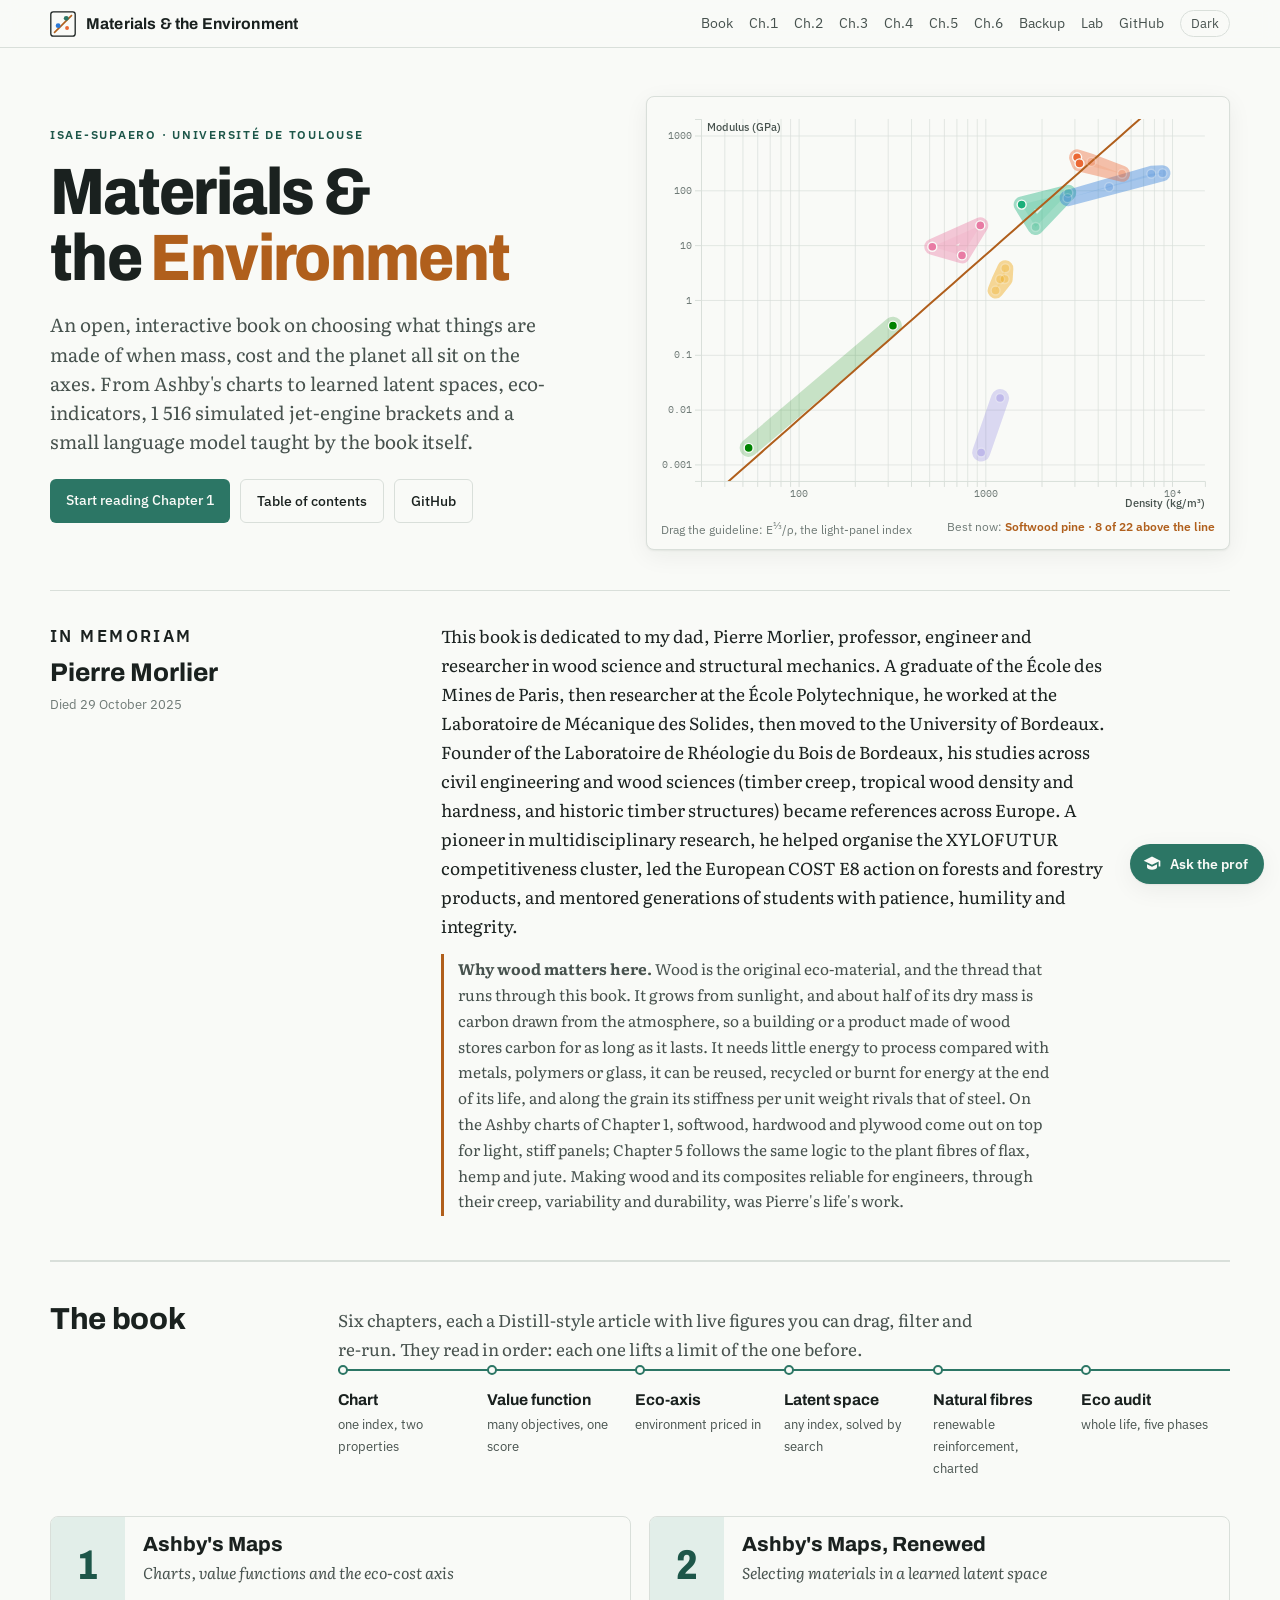
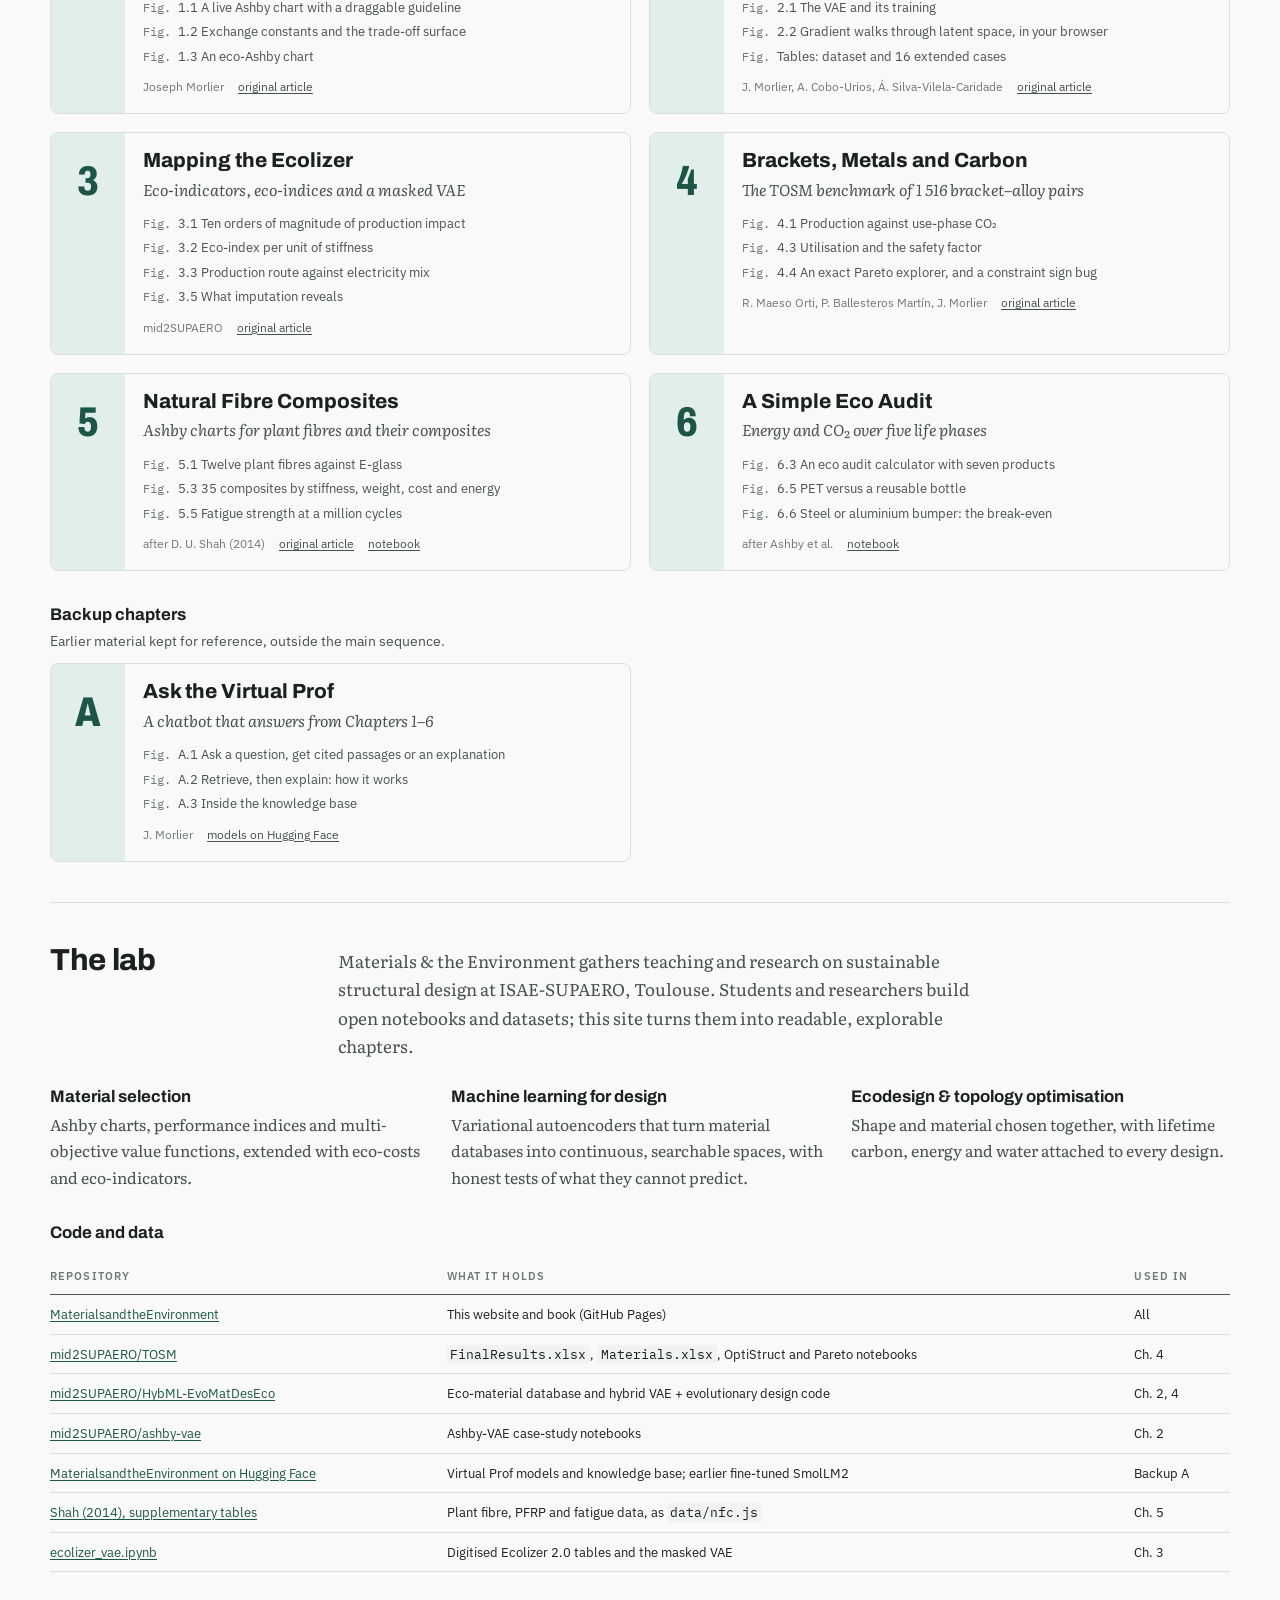
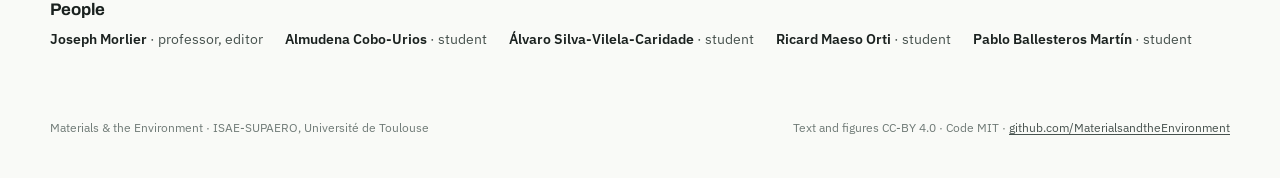
==== index.html @ bdb63793 "with virtual prof" ====
<!doctype html>
<html lang="en">
<head>
<meta charset="utf-8">
<meta name="viewport" content="width=device-width, initial-scale=1, viewport-fit=cover">
<title>Materials &amp; the Environment</title>
<meta name="claude:viewport-fit-sides" content="cover">
<meta name="description" content="Materials & the Environment: an interactive, Distill-style book on material selection, machine learning and ecodesign, from ISAE-SUPAERO.">
<link rel="preconnect" href="https://fonts.googleapis.com"><link rel="preconnect" href="https://fonts.gstatic.com" crossorigin>
<link rel="stylesheet" href="https://fonts.googleapis.com/css2?family=Archivo:wdth,wght@75..125,500..800&family=IBM+Plex+Mono:wght@400;500;600&family=IBM+Plex+Sans:wght@400;500;600&family=Literata:ital,opsz,wght@0,7..72,400..700;1,7..72,400&display=swap">
<link rel="stylesheet" href="assets/css/distill-lite.css">
<style>
  /* Landing layout: a two-column hero (thesis + live chart), then the book as a numbered sequence of chapters. */
  .home { max-width: 1180px; margin: 0 auto; }
  .hero { display: grid; grid-template-columns: minmax(0, 1fr) minmax(0, 1.05fr); gap: 40px; align-items: center; padding-block: 48px 40px; }
  .hero .eyebrow { font-family: var(--f-ui); font-size: .78rem; letter-spacing: .14em; text-transform: uppercase; color: var(--accent-ink); font-weight: 600; margin: 0 0 14px; }
  .hero h1 { font-size: clamp(2.4rem, 5.6vw, 4.1rem); font-weight: 800; letter-spacing: -.025em; margin: 0 0 18px; font-stretch: 88%; line-height: 1.02; }
  .hero h1 em { font-style: normal; color: var(--hi); }
  .hero p.lead { font-size: 1.18rem; line-height: 1.55; color: var(--ink-2); margin: 0 0 22px; max-width: 46ch; }
  .hero .cta { display: flex; flex-wrap: wrap; gap: 10px; font-family: var(--f-ui); }
  .cta a { text-decoration: none; padding: 9px 16px; border-radius: 6px; font-size: .9rem; font-weight: 500; }
  .cta a.primary { background: var(--accent); color: var(--paper); }
  .cta a.primary:hover { background: var(--accent-ink); color: var(--paper); }
  .cta a.ghost { border: 1px solid var(--rule); color: var(--ink); }
  .cta a.ghost:hover { border-color: var(--accent); }
  .hero-fig { background: var(--paper); border: 1px solid var(--rule); border-radius: 8px; padding: 14px 14px 8px; box-shadow: var(--shadow); min-width: 0; }
  .hero-fig .cap { font-family: var(--f-ui); font-size: .76rem; color: var(--muted); margin-top: 6px; display: flex; justify-content: space-between; gap: 10px; flex-wrap: wrap; }
  .hero-fig .cap b { color: var(--hi); font-weight: 600; }
  @media (max-width: 860px) { .hero { grid-template-columns: minmax(0, 1fr); gap: 26px; padding-block: 32px 28px; } }

  .section { padding-block: 40px; border-top: 1px solid var(--rule); }
  .section > header { display: grid; grid-template-columns: minmax(0, 260px) minmax(0, 1fr); gap: 28px; margin-bottom: 26px; }
  .section h2 { font-size: 1.9rem; font-weight: 750; margin: 0; letter-spacing: -.01em; }
  .section header p { margin: 4px 0 0; color: var(--ink-2); max-width: 64ch; }
  @media (max-width: 760px) { .section > header { grid-template-columns: minmax(0, 1fr); gap: 8px; } }

  .chapters { list-style: none; margin: 0; padding: 0; display: grid; grid-template-columns: repeat(2, minmax(0, 1fr)); gap: 18px; counter-reset: ch; }
  @media (max-width: 760px) { .chapters { grid-template-columns: minmax(0, 1fr); } }
  .chapter { position: relative; border: 1px solid var(--rule); border-radius: 8px; background: var(--paper); display: grid; grid-template-columns: 74px minmax(0, 1fr); overflow: hidden; transition: border-color .15s; }
  .chapter:hover { border-color: var(--accent); }
  .chapter .num { font-family: var(--f-display); font-weight: 800; font-size: 2.6rem; color: var(--accent-ink); background: var(--accent-wash); display: flex; align-items: flex-start; justify-content: center; padding-top: 14px; font-stretch: 80%; }
  .chapter .body { padding: 16px 18px 16px; min-width: 0; }
  .chapter h3 { margin: 0 0 4px; font-size: 1.28rem; font-weight: 750; }
  .chapter h3 a { color: var(--ink); text-decoration: none; }
  .chapter h3 a::after { content: ""; position: absolute; inset: 0; }
  .chapter .sub { margin: 0 0 10px; color: var(--ink-2); font-style: italic; font-size: .98rem; }
  .chapter ul { margin: 0; padding: 0; list-style: none; font-family: var(--f-ui); font-size: .8rem; color: var(--ink-2); display: grid; gap: 3px; }
  .chapter ul li::before { content: "Fig. "; font-family: var(--f-mono); color: var(--muted); font-size: .74rem; }
  .chapter .meta { margin-top: 10px; font-family: var(--f-ui); font-size: .74rem; color: var(--muted); display: flex; gap: 6px 14px; flex-wrap: wrap; }
  .chapter .meta a { position: relative; z-index: 1; color: var(--ink-2); }

  .lineage { display: grid; grid-template-columns: repeat(6, minmax(0, 1fr)); gap: 0; margin: 6px 0 0; font-family: var(--f-ui); font-size: .82rem; }
  .lineage div { padding: 10px 14px 10px 0; border-top: 2px solid var(--accent); position: relative; }
  .lineage div::before { content: ""; position: absolute; top: -6px; left: 0; width: 10px; height: 10px; border-radius: 50%; background: var(--paper); border: 2px solid var(--accent); }
  .lineage b { display: block; font-family: var(--f-display); font-size: .98rem; color: var(--ink); margin-top: 6px; }
  .lineage span { color: var(--ink-2); }
  @media (max-width: 760px) { .lineage { grid-template-columns: minmax(0, 1fr) minmax(0, 1fr); row-gap: 14px; } }

  .dedication { border-top: 1px solid var(--rule); border-bottom: 1px solid var(--rule); padding-block: 30px 32px; display: grid; grid-template-columns: minmax(0, 1fr) minmax(0, 2.2fr); gap: 32px; align-items: start; }
  .dedication .tag { font-family: var(--f-ui); font-size: .74rem; letter-spacing: .14em; text-transform: uppercase; color: var(--hi); font-weight: 600; margin: 0 0 8px; }
  .dedication h2 { font-size: 1.6rem; margin: 0; font-weight: 750; }
  .dedication .dates { font-family: var(--f-ui); font-size: .84rem; color: var(--muted); margin-top: 6px; }
  .dedication p { margin: 0 0 12px; color: var(--ink-2); max-width: 68ch; }
  .dedication p:first-child { color: var(--ink); font-size: 1.08rem; }
  .dedication .wood { border-left: 3px solid var(--hi); padding: 2px 0 2px 14px; font-size: .96rem; margin-top: 14px; }
  @media (max-width: 860px) { .dedication { grid-template-columns: minmax(0, 1fr); gap: 14px; } }

  .lab-grid { display: grid; grid-template-columns: repeat(3, minmax(0, 1fr)); gap: 22px; }
  @media (max-width: 860px) { .lab-grid { grid-template-columns: minmax(0, 1fr); } }
  .lab-grid h3 { font-size: 1.05rem; margin: 0 0 6px; }
  .lab-grid p { margin: 0; color: var(--ink-2); font-size: .98rem; }
  .repos { width: 100%; border-collapse: collapse; font-family: var(--f-ui); font-size: .84rem; }
  .repos td, .repos th { border-bottom: 1px solid var(--rule); padding: 8px 12px 8px 0; text-align: left; vertical-align: top; }
  .repos th { font-size: .7rem; letter-spacing: .1em; text-transform: uppercase; color: var(--muted); font-weight: 600; border-bottom-color: var(--ink-2); }
  .repos code { font-size: .8rem; }
  .people { display: flex; flex-wrap: wrap; gap: 8px 22px; font-family: var(--f-ui); font-size: .88rem; color: var(--ink-2); margin: 0; padding: 0; list-style: none; }
  .people b { color: var(--ink); font-weight: 600; }
</style>
<script src="assets/vendor/d3.min.js"></script>
<script src="assets/js/distill-lite.js" data-root="."></script>
<script src="assets/js/common.js"></script>
<script src="data/materials22.js"></script>
</head>
<body>
<d-site-header current="home"></d-site-header>

<main class="home">
  <section class="hero" aria-labelledby="hero-title">
    <div>
      <p class="eyebrow">ISAE-SUPAERO · Université de Toulouse</p>
      <h1 id="hero-title">Materials &amp; the <em>Environment</em></h1>
      <p class="lead">An open, interactive book on choosing what things are made of when mass, cost and the planet all sit on the axes. From Ashby's charts to learned latent spaces, eco-indicators, 1 516 simulated jet-engine brackets and a small language model taught by the book itself.</p>
      <div class="cta">
        <a class="primary" href="book/ch1-ashby-maps.html">Start reading Chapter 1</a>
        <a class="ghost" href="#book">Table of contents</a>
        <a class="ghost" href="https://github.com/MaterialsandtheEnvironment">GitHub</a>
      </div>
    </div>
    <figure class="hero-fig" style="margin:0">
      <div id="hero-chart"></div>
      <div class="cap"><span>Drag the guideline: E<sup>⅓</sup>/ρ, the light-panel index</span><span>Best now: <b id="hero-best">—</b></span></div>
    </figure>
  </section>

  <section class="dedication" aria-labelledby="dedication-title">
    <div>
      <p class="tag">In memoriam</p>
      <h2 id="dedication-title">Pierre Morlier</h2>
      <div class="dates">Died 29 October 2025</div>
    </div>
    <div>
      <p>This book is dedicated to my dad, Pierre Morlier, professor, engineer and researcher in wood science and structural mechanics. A graduate of the École des Mines de Paris, then researcher at the École Polytechnique, he worked at the Laboratoire de Mécanique des Solides, then moved to the University of Bordeaux. Founder of the Laboratoire de Rhéologie du Bois de Bordeaux, his studies across civil engineering and wood sciences (timber creep, tropical wood density and hardness, and historic timber structures) became references across Europe. A pioneer in multidisciplinary research, he helped organise the XYLOFUTUR competitiveness cluster, led the European COST E8 action on forests and forestry products, and mentored generations of students with patience, humility and integrity.</p>
      <p class="wood"><b>Why wood matters here.</b> Wood is the original eco-material, and the thread that runs through this book. It grows from sunlight, and about half of its dry mass is carbon drawn from the atmosphere, so a building or a product made of wood stores carbon for as long as it lasts. It needs little energy to process compared with metals, polymers or glass, it can be reused, recycled or burnt for energy at the end of its life, and along the grain its stiffness per unit weight rivals that of steel. On the Ashby charts of Chapter 1, softwood, hardwood and plywood come out on top for light, stiff panels; Chapter 5 follows the same logic to the plant fibres of flax, hemp and jute. Making wood and its composites reliable for engineers, through their creep, variability and durability, was Pierre's life's work.</p>
    </div>
  </section>

  <section class="section" id="book" aria-labelledby="book-title">
    <header>
      <h2 id="book-title">The book</h2>
      <div>
        <p>Six chapters, each a Distill-style article with live figures you can drag, filter and re-run. They read in order: each one lifts a limit of the one before.</p>
        <div class="lineage" aria-label="Lineage of methods">
          <div><b>Chart</b><span>one index, two properties</span></div>
          <div><b>Value function</b><span>many objectives, one score</span></div>
          <div><b>Eco-axis</b><span>environment priced in</span></div>
          <div><b>Latent space</b><span>any index, solved by search</span></div>
          <div><b>Natural fibres</b><span>renewable reinforcement, charted</span></div>
          <div><b>Eco audit</b><span>whole life, five phases</span></div>
        </div>
      </div>
    </header>
    <ol class="chapters">
      <li class="chapter"><div class="num" aria-hidden="true">1</div><div class="body">
        <h3><a href="book/ch1-ashby-maps.html">Ashby's Maps</a></h3>
        <p class="sub">Charts, value functions and the eco-cost axis</p>
        <ul><li>1.1 A live Ashby chart with a draggable guideline</li><li>1.2 Exchange constants and the trade-off surface</li><li>1.3 An eco-Ashby chart</li></ul>
        <div class="meta"><span>Joseph Morlier</span><a href="https://mid2supaero.github.io/ashby-maps/">original article</a></div>
      </div></li>
      <li class="chapter"><div class="num" aria-hidden="true">2</div><div class="body">
        <h3><a href="book/ch2-latent-maps.html">Ashby's Maps, Renewed</a></h3>
        <p class="sub">Selecting materials in a learned latent space</p>
        <ul><li>2.1 The VAE and its training</li><li>2.2 Gradient walks through latent space, in your browser</li><li>Tables: dataset and 16 extended cases</li></ul>
        <div class="meta"><span>J. Morlier, A. Cobo-Urios, Á. Silva-Vilela-Caridade</span><a href="https://mid2supaero.github.io/ashby-maps-renewed/">original article</a></div>
      </div></li>
      <li class="chapter"><div class="num" aria-hidden="true">3</div><div class="body">
        <h3><a href="book/ch3-ecolizer.html">Mapping the Ecolizer</a></h3>
        <p class="sub">Eco-indicators, eco-indices and a masked VAE</p>
        <ul><li>3.1 Ten orders of magnitude of production impact</li><li>3.2 Eco-index per unit of stiffness</li><li>3.3 Production route against electricity mix</li><li>3.5 What imputation reveals</li></ul>
        <div class="meta"><span>mid2SUPAERO</span><a href="https://mid2supaero.github.io/ecolizer-vae/">original article</a></div>
      </div></li>
      <li class="chapter"><div class="num" aria-hidden="true">4</div><div class="body">
        <h3><a href="book/ch4-tosm.html">Brackets, Metals and Carbon</a></h3>
        <p class="sub">The TOSM benchmark of 1 516 bracket–alloy pairs</p>
        <ul><li>4.1 Production against use-phase CO₂</li><li>4.3 Utilisation and the safety factor</li><li>4.4 An exact Pareto explorer, and a constraint sign bug</li></ul>
        <div class="meta"><span>R. Maeso Orti, P. Ballesteros Martín, J. Morlier</span><a href="https://mid2supaero.github.io/tosm/">original article</a></div>
      </div></li>
      <li class="chapter"><div class="num" aria-hidden="true">5</div><div class="body">
        <h3><a href="book/ch5-natural-fibres.html">Natural Fibre Composites</a></h3>
        <p class="sub">Ashby charts for plant fibres and their composites</p>
        <ul><li>5.1 Twelve plant fibres against E-glass</li><li>5.3 35 composites by stiffness, weight, cost and energy</li><li>5.5 Fatigue strength at a million cycles</li></ul>
        <div class="meta"><span>after D. U. Shah (2014)</span><a href="https://doi.org/10.1016/j.matdes.2014.05.002">original article</a><a href="notebooks/natural_fibre_composites.ipynb">notebook</a></div>
      </div></li>
      <li class="chapter"><div class="num" aria-hidden="true">6</div><div class="body">
        <h3><a href="book/ch6-eco-audit.html">A Simple Eco Audit</a></h3>
        <p class="sub">Energy and CO₂ over five life phases</p>
        <ul><li>6.3 An eco audit calculator with seven products</li><li>6.5 PET versus a reusable bottle</li><li>6.6 Steel or aluminium bumper: the break-even</li></ul>
        <div class="meta"><span>after Ashby et al.</span><a href="notebooks/eco_audit.ipynb">notebook</a></div>
      </div></li>
    </ol>
    <h3 id="backup" style="font-size:1.05rem;margin:34px 0 6px">Backup chapters</h3>
    <p style="font-family:var(--f-ui);font-size:.86rem;color:var(--ink-2);margin:0 0 10px">Earlier material kept for reference, outside the main sequence.</p>
    <ol class="chapters">
      <li class="chapter"><div class="num" aria-hidden="true">A</div><div class="body">
        <h3><a href="book/backup-a-virtual-prof.html">Ask the Virtual Prof</a></h3>
        <p class="sub">A chatbot that answers from Chapters 1–6</p>
        <ul><li>A.1 Ask a question, get cited passages or an explanation</li><li>A.2 Retrieve, then explain: how it works</li><li>A.3 Inside the knowledge base</li></ul>
        <div class="meta"><span>J. Morlier</span><a href="https://huggingface.co/MaterialsandtheEnvironment">models on Hugging Face</a></div>
      </div></li>
    </ol>
  </section>

  <section class="section" id="lab" aria-labelledby="lab-title">
    <header>
      <h2 id="lab-title">The lab</h2>
      <p>Materials &amp; the Environment gathers teaching and research on sustainable structural design at ISAE-SUPAERO, Toulouse. Students and researchers build open notebooks and datasets; this site turns them into readable, explorable chapters.</p>
    </header>
    <div class="lab-grid">
      <div><h3>Material selection</h3><p>Ashby charts, performance indices and multi-objective value functions, extended with eco-costs and eco-indicators.</p></div>
      <div><h3>Machine learning for design</h3><p>Variational autoencoders that turn material databases into continuous, searchable spaces, with honest tests of what they cannot predict.</p></div>
      <div><h3>Ecodesign &amp; topology optimisation</h3><p>Shape and material chosen together, with lifetime carbon, energy and water attached to every design.</p></div>
    </div>
    <h3 style="font-size:1.05rem;margin:32px 0 8px">Code and data</h3>
    <div class="table-wrap" style="overflow-x:auto">
      <table class="repos">
        <thead><tr><th>Repository</th><th>What it holds</th><th>Used in</th></tr></thead>
        <tbody>
          <tr><td><a href="https://github.com/MaterialsandtheEnvironment">MaterialsandtheEnvironment</a></td><td>This website and book (GitHub Pages)</td><td>All</td></tr>
          <tr><td><a href="https://github.com/mid2SUPAERO/TOSM">mid2SUPAERO/TOSM</a></td><td><code>FinalResults.xlsx</code>, <code>Materials.xlsx</code>, OptiStruct and Pareto notebooks</td><td>Ch. 4</td></tr>
          <tr><td><a href="https://github.com/mid2SUPAERO/HybML-EvoMatDesEco">mid2SUPAERO/HybML-EvoMatDesEco</a></td><td>Eco-material database and hybrid VAE + evolutionary design code</td><td>Ch. 2, 4</td></tr>
          <tr><td><a href="https://github.com/mid2SUPAERO/ashby-vae">mid2SUPAERO/ashby-vae</a></td><td>Ashby-VAE case-study notebooks</td><td>Ch. 2</td></tr>
          <tr><td><a href="https://huggingface.co/MaterialsandtheEnvironment">MaterialsandtheEnvironment on Hugging Face</a></td><td>Virtual Prof models and knowledge base; earlier fine-tuned SmolLM2</td><td>Backup A</td></tr>
          <tr><td><a href="https://doi.org/10.1016/j.matdes.2014.05.002">Shah (2014), supplementary tables</a></td><td>Plant fibre, PFRP and fatigue data, as <code>data/nfc.js</code></td><td>Ch. 5</td></tr>
          <tr><td><a href="https://mid2supaero.github.io/ecolizer-vae/notebook/ecolizer_vae.ipynb">ecolizer_vae.ipynb</a></td><td>Digitised Ecolizer 2.0 tables and the masked VAE</td><td>Ch. 3</td></tr>
        </tbody>
      </table>
    </div>
    <h3 style="font-size:1.05rem;margin:28px 0 8px">People</h3>
    <ul class="people">
      <li><b>Joseph Morlier</b> · professor, editor</li>
      <li><b>Almudena Cobo-Urios</b> · student</li>
      <li><b>Álvaro Silva-Vilela-Caridade</b> · student</li>
      <li><b>Ricard Maeso Orti</b> · student</li>
      <li><b>Pablo Ballesteros Martín</b> · student</li>
    </ul>
  </section>
</main>

<d-site-footer></d-site-footer>

<script>
(function () {
  const { css, familyColor, mount, showTip, hideTip, fmt } = window.MATENV;
  const M = window.MAT22, a = 1 / 3;
  const idx = (d) => Math.pow(d.E, a) / d.rho;
  let C = Math.log10(d3.quantile(M.map(idx).sort(d3.ascending), 0.62));
  const best = document.getElementById("hero-best");
  mount("#hero-chart", (w) => Math.min(400, w * 0.74), (svg, w, h) => {
    const m = { t: 8, r: 10, b: 30, l: 40 };
    const x = d3.scaleLog().domain([30, 15000]).range([m.l, w - m.r]);
    const y = d3.scaleLog().domain([5e-4, 2000]).range([h - m.b, m.t]);
    svg.append("g").attr("class", "grid").attr("transform", `translate(0,${h - m.b})`).call(d3.axisBottom(x).ticks(4).tickSize(-(h - m.t - m.b)).tickFormat(""));
    svg.append("g").attr("class", "grid").attr("transform", `translate(${m.l},0)`).call(d3.axisLeft(y).ticks(5).tickSize(-(w - m.l - m.r)).tickFormat(""));
    svg.append("g").attr("class", "axis").attr("transform", `translate(0,${h - m.b})`).call(d3.axisBottom(x).ticks(4).tickFormat(fmt.logTick));
    svg.append("g").attr("class", "axis").attr("transform", `translate(${m.l},0)`).call(d3.axisLeft(y).ticks(5).tickFormat(fmt.logTick));
    svg.append("text").attr("class", "axis-label").attr("x", w - m.r).attr("y", h - 4).attr("text-anchor", "end").text("Density (kg/m³)");
    svg.append("text").attr("class", "axis-label").attr("x", m.l + 6).attr("y", m.t + 12).text("Modulus (GPa)");
    svg.append("clipPath").attr("id", "hc").append("rect").attr("x", m.l).attr("y", m.t).attr("width", w - m.l - m.r).attr("height", h - m.t - m.b);
    const plot = svg.append("g").attr("clip-path", "url(#hc)");
    for (const [f, ms] of d3.group(M, (d) => d.family)) {
      const pts = ms.map((d) => [x(d.rho), y(d.E)]); const hull = pts.length >= 3 ? d3.polygonHull(pts) : null; const col = familyColor(f);
      if (hull) plot.append("path").attr("d", "M" + hull.join("L") + "Z").attr("fill", col).attr("fill-opacity", 0.12).attr("stroke", col).attr("stroke-opacity", 0.4).attr("stroke-width", 16).attr("stroke-linejoin", "round");
      else plot.append("line").attr("x1", pts[0][0]).attr("y1", pts[0][1]).attr("x2", pts[1][0]).attr("y2", pts[1][1]).attr("stroke", col).attr("stroke-opacity", 0.2).attr("stroke-width", 18).attr("stroke-linecap", "round");
    }
    const gl = plot.append("g"), pg = svg.append("g");
    const ly = (r) => Math.pow(Math.pow(10, C) * r, 1 / a);
    function draw() {
      gl.selectAll("*").remove(); pg.selectAll("*").remove();
      const pts = d3.range(0, 41).map((i) => { const r = 30 * Math.pow(500, i / 40); return [x(r), y(ly(r))]; });
      gl.append("path").attr("class", "guide").attr("fill", "none").attr("d", d3.line()(pts));
      gl.append("path").attr("class", "guide-hit").attr("fill", "none").attr("d", d3.line()(pts)).call(d3.drag().on("drag", (e) => { C = Math.log10(Math.pow(y.invert(e.y), a) / x.invert(e.x)); draw(); }));
      const top = d3.greatest(M, idx);
      const n = pg.selectAll("g").data(M).join("g").attr("transform", (d) => `translate(${x(d.rho)},${y(d.E)})`).classed("dim", (d) => d.E < ly(d.rho))
        .on("mousemove", (e, d) => showTip(e, `<b>${d.name}</b><br><span class="mono">${d.family}<br>E ${d.E} GPa · ρ ${d.rho} kg/m³</span>`)).on("mouseleave", hideTip);
      n.append("circle").attr("r", 4.5).attr("fill", (d) => familyColor(d.family)).attr("stroke", css("--paper")).attr("stroke-width", 1.4);
      const surv = M.filter((d) => d.E >= ly(d.rho)).sort((p, q) => idx(q) - idx(p));
      best.textContent = surv.length ? `${top.name} · ${surv.length} of 22 above the line` : "none above the line";
    }
    draw();
  }, { label: "Interactive stiffness–density chart" });
})();
</script>
</body>
</html>
---- assets/css/distill-lite.css ----
/* Materials & the Environment — Distill-style article system.
   Layout concept: Distill's article grid (body column, page/screen outsets, margin gutter)
   set on a cool "lab notebook" paper with a verdigris accent and an ochre guideline colour. */
:root {
  --paper: #f9faf7;
  --paper-2: #f0f3ef;
  --ink: #1a211f;
  --ink-2: #47524e;
  --muted: #6f7a76;
  --rule: #d9dfda;
  --accent: #2c7665;        /* verdigris: links, active controls */
  --accent-ink: #1d5649;
  --accent-wash: #e2eee9;
  --hi: #b05f1c;            /* ochre: guidelines, optima, highlights */
  --hi-wash: #f6e9dc;
  --bad: #b3362f;
  --good: #2f7d32;
  --shadow: 0 1px 2px rgba(20,30,25,.06), 0 6px 24px rgba(20,30,25,.06);

  /* categorical series (validated reference palette, fixed order) */
  --s1: #2a78d6; --s2: #eb6834; --s3: #1baf7a; --s4: #eda100;
  --s5: #e87ba4; --s6: #008300; --s7: #6250d6; --s8: #e34948;

  --f-display: "Archivo", "Helvetica Neue", Arial, sans-serif;
  --f-body: "Literata", Georgia, "Times New Roman", serif;
  --f-ui: "IBM Plex Sans", system-ui, -apple-system, "Segoe UI", sans-serif;
  --f-mono: "IBM Plex Mono", ui-monospace, Menlo, Consolas, monospace;

  --step--1: 0.82rem; --step-0: 1.0625rem; --step-1: 1.3rem; --step-2: 1.7rem; --step-3: 2.4rem; --step-4: 3.3rem;
  --gutter-l: max(16px, env(safe-area-inset-left, 0px));
  --gutter-r: max(16px, env(safe-area-inset-right, 0px));
}
@media (prefers-color-scheme: dark) {
  :root:not([data-theme="light"]) {
    --paper: #121715; --paper-2: #1a201e; --ink: #e8ece9; --ink-2: #bcc6c1; --muted: #8e9994;
    --rule: #2c3532; --accent: #5fb8a2; --accent-ink: #8ad0bd; --accent-wash: #1d2f2a;
    --hi: #e09a55; --hi-wash: #33261a; --bad: #ec7a72; --good: #6cc070;
    --shadow: 0 1px 2px rgba(0,0,0,.4), 0 6px 24px rgba(0,0,0,.3);
    --s1: #3987e5; --s2: #d95926; --s3: #199e70; --s4: #c98500;
    --s5: #d55181; --s6: #2f9a2f; --s7: #9085e9; --s8: #e66767;
    color-scheme: dark;
  }
}
:root[data-theme="dark"] {
  --paper: #121715; --paper-2: #1a201e; --ink: #e8ece9; --ink-2: #bcc6c1; --muted: #8e9994;
  --rule: #2c3532; --accent: #5fb8a2; --accent-ink: #8ad0bd; --accent-wash: #1d2f2a;
  --hi: #e09a55; --hi-wash: #33261a; --bad: #ec7a72; --good: #6cc070;
  --shadow: 0 1px 2px rgba(0,0,0,.4), 0 6px 24px rgba(0,0,0,.3);
  --s1: #3987e5; --s2: #d95926; --s3: #199e70; --s4: #c98500;
  --s5: #d55181; --s6: #2f9a2f; --s7: #9085e9; --s8: #e66767;
  color-scheme: dark;
}

*, *::before, *::after { box-sizing: border-box; }
html { -webkit-text-size-adjust: 100%; }
body {
  margin: 0; background: var(--paper); color: var(--ink);
  font-family: var(--f-body); font-size: var(--step-0); line-height: 1.68;
  padding-left: var(--gutter-l); padding-right: var(--gutter-r);
  overflow-x: hidden;
}
a { color: var(--accent-ink); text-decoration-thickness: 1px; text-underline-offset: 2px; }
a:hover { color: var(--accent); }
:focus-visible { outline: 2px solid var(--accent); outline-offset: 2px; border-radius: 2px; }
img, svg, canvas { max-width: 100%; }
h1, h2, h3, h4 { font-family: var(--f-display); text-wrap: balance; color: var(--ink); line-height: 1.15; }
code, kbd { font-family: var(--f-mono); font-size: .88em; background: var(--paper-2); padding: .08em .3em; border-radius: 3px; }
.mono, .num { font-family: var(--f-mono); font-variant-numeric: tabular-nums; }

/* ---------- site header ---------- */
.site-head {
  position: sticky; top: env(safe-area-inset-top, 0px); z-index: 30;
  margin-left: calc(-1 * var(--gutter-l)); margin-right: calc(-1 * var(--gutter-r));
  padding: 10px var(--gutter-r) 10px var(--gutter-l);
  background: color-mix(in srgb, var(--paper) 88%, transparent);
  backdrop-filter: blur(8px); -webkit-backdrop-filter: blur(8px);
  border-bottom: 1px solid var(--rule);
}
.site-head .wrap { max-width: 1180px; margin: 0 auto; display: flex; align-items: center; gap: 18px; flex-wrap: wrap; }
.brand { display: flex; align-items: center; gap: 10px; text-decoration: none; color: var(--ink); font-family: var(--f-display); font-weight: 700; letter-spacing: .01em; font-size: .98rem; }
.brand svg { width: 26px; height: 26px; flex: none; }
.brand:hover { color: var(--ink); }
.site-nav { display: flex; gap: 4px 16px; flex-wrap: wrap; margin-left: auto; align-items: center; font-family: var(--f-ui); font-size: .86rem; }
.site-nav a { color: var(--ink-2); text-decoration: none; }
.site-nav a:hover, .site-nav a[aria-current="page"] { color: var(--accent-ink); }
.theme-btn { font: inherit; background: none; border: 1px solid var(--rule); color: var(--ink-2); border-radius: 999px; padding: 2px 10px; cursor: pointer; font-family: var(--f-ui); font-size: .8rem; }
.theme-btn:hover { border-color: var(--accent); color: var(--accent-ink); }

/* ---------- Distill article grid ---------- */
d-title, d-byline, d-article, d-appendix, .d-grid {
  display: grid;
  grid-template-columns:
    [screen-start] minmax(0, 1fr)
    [page-start kicker-start] minmax(0, 120px)
    [middle-start] minmax(0, 40px)
    [text-start kicker-end] minmax(0, 680px)
    [text-end gutter-start] minmax(0, 40px)
    [middle-end] minmax(0, 200px)
    [page-end gutter-end] minmax(0, 1fr) [screen-end];
  column-gap: 28px;
}
d-title > *, d-byline > *, d-article > *, d-appendix > *, .d-grid > * { grid-column: text; min-width: 0; }
.l-body { grid-column: text; }
.l-body-outset { grid-column: middle; }
.l-middle { grid-column: middle; }
.l-page { grid-column: page; }
.l-page-outset { grid-column: page; }
.l-screen { grid-column: screen; }
.l-gutter, aside { grid-column: gutter; }
d-front-matter { display: none; }

/* margin notes */
d-article aside {
  font-family: var(--f-ui); font-size: .8rem; line-height: 1.5; color: var(--muted);
  align-self: start; border-top: 1px solid var(--rule); padding-top: 6px;
}

d-title { padding-block: 56px 18px; }
d-title .kicker { font-family: var(--f-ui); font-size: .78rem; letter-spacing: .14em; text-transform: uppercase; color: var(--accent-ink); margin-bottom: 14px; font-weight: 600; }
d-title h1 { grid-column: middle; font-size: clamp(2.1rem, 5vw, var(--step-4)); font-weight: 800; letter-spacing: -.02em; margin: 0 0 18px; font-stretch: 92%; }
d-title p { grid-column: middle; font-size: var(--step-1); line-height: 1.45; color: var(--ink-2); margin: 0; font-style: italic; max-width: 46ch; }
d-title figure { grid-column: page; margin: 30px 0 0; }

d-byline {
  border-top: 1px solid var(--rule); border-bottom: 1px solid var(--rule);
  padding-block: 16px; font-family: var(--f-ui); font-size: .82rem; line-height: 1.55; margin-bottom: 36px;
}
d-byline .byline { grid-column: middle; display: grid; grid-template-columns: 1.4fr 1.4fr 1fr; gap: 6px 24px; }
d-byline h3 { font-family: var(--f-ui); font-size: .7rem; font-weight: 600; letter-spacing: .12em; text-transform: uppercase; color: var(--muted); margin: 0 0 4px; }
d-byline .author, d-byline .affil { margin: 0; color: var(--ink); }
d-byline .affil { color: var(--ink-2); }
d-byline a { color: inherit; }
d-byline .row { display: contents; }
@media (max-width: 700px) { d-byline .byline { grid-template-columns: 1fr; } d-byline .byline > * { grid-column: 1 !important; grid-row: auto !important; } d-byline .affil { margin-bottom: 6px; } d-byline h3:not(:first-child) { display: none; } }

d-article { font-size: var(--step-0); padding-bottom: 40px; }
d-article p, d-article li { max-width: 68ch; }
d-article h2 {
  font-size: var(--step-2); font-weight: 750; letter-spacing: -.01em; margin: 56px 0 10px;
  padding-top: 18px; border-top: 1px solid var(--rule);
}
d-article h2 .sec { font-family: var(--f-mono); font-weight: 500; font-size: .62em; color: var(--accent-ink); margin-right: 10px; vertical-align: .18em; }
d-article h3 { font-size: var(--step-1); font-weight: 700; margin: 34px 0 4px; }
d-article p { margin: 0 0 1.05em; }
d-article ul, d-article ol { padding-left: 1.3em; margin: 0 0 1.1em; }
d-article li { margin-bottom: .35em; }
d-article blockquote { margin: 1.2em 0; padding: 4px 0 4px 18px; border-left: 3px solid var(--hi); color: var(--ink-2); font-style: italic; }
d-article hr { border: 0; border-top: 1px solid var(--rule); margin: 2em 0; }
d-article .lede::first-letter { font-family: var(--f-display); font-weight: 800; float: left; font-size: 3.5em; line-height: .86; margin: .06em .1em 0 0; color: var(--accent-ink); }

/* math */
d-math { font-size: 1.04em; }
d-math[block] { display: block; position: relative; overflow-x: auto; overflow-y: hidden; padding: 6px 0; margin: .4em 0 1.1em; }
.katex { color: var(--ink); }

/* tables */
.table-wrap { overflow-x: auto; margin: 1em 0 1.6em; }
d-article table { border-collapse: collapse; font-family: var(--f-ui); font-size: .84rem; width: 100%; font-variant-numeric: tabular-nums; }
d-article th { text-align: left; font-weight: 600; color: var(--muted); font-size: .72rem; letter-spacing: .06em; text-transform: uppercase; border-bottom: 1px solid var(--ink-2); padding: 6px 10px 6px 0; white-space: nowrap; }
d-article td { border-bottom: 1px solid var(--rule); padding: 6px 10px 6px 0; vertical-align: top; }
d-article td.n, d-article th.n { text-align: right; font-family: var(--f-mono); }
d-article tr.win td { background: var(--hi-wash); }

/* figures */
d-figure, figure.fig { display: block; margin: 22px 0 30px; }
.fig-panel {
  background: var(--paper); border: 1px solid var(--rule); border-radius: 6px;
  padding: 16px 16px 12px; box-shadow: var(--shadow);
}
figcaption, .caption { font-family: var(--f-ui); font-size: .82rem; line-height: 1.5; color: var(--ink-2); margin-top: 10px; max-width: 80ch; }
figcaption b, .caption b { color: var(--ink); }
.fig-num { font-family: var(--f-mono); color: var(--accent-ink); font-weight: 600; margin-right: 6px; }
.controls { display: flex; flex-wrap: wrap; gap: 8px 18px; align-items: center; font-family: var(--f-ui); font-size: .82rem; color: var(--ink-2); margin-bottom: 10px; }
.controls label { display: inline-flex; align-items: center; gap: 6px; }
.controls select, .controls input[type="number"] {
  font: inherit; color: var(--ink); background: var(--paper-2); border: 1px solid var(--rule); border-radius: 4px; padding: 3px 6px;
}
.controls input[type="range"] { accent-color: var(--accent); width: 150px; max-width: 40vw; }
.controls output { font-family: var(--f-mono); color: var(--ink); min-width: 4ch; display: inline-block; }
.seg { display: inline-flex; border: 1px solid var(--rule); border-radius: 5px; overflow: hidden; }
.seg button { font: inherit; border: 0; background: var(--paper); color: var(--ink-2); padding: 3px 10px; cursor: pointer; border-right: 1px solid var(--rule); }
.seg button:last-child { border-right: 0; }
.seg button[aria-pressed="true"] { background: var(--accent); color: var(--paper); }
.btn { font: inherit; font-family: var(--f-ui); font-size: .82rem; border: 1px solid var(--accent); color: var(--accent-ink); background: var(--accent-wash); border-radius: 5px; padding: 4px 12px; cursor: pointer; }
.btn:hover { background: var(--accent); color: var(--paper); }
.fig-row { display: grid; grid-template-columns: minmax(0, 1.6fr) minmax(0, 1fr); gap: 18px; align-items: start; }
.fig-row.even { grid-template-columns: minmax(0, 1fr) minmax(0, 1fr); }
@media (max-width: 760px) { .fig-row, .fig-row.even { grid-template-columns: minmax(0, 1fr); } }
.readout { font-family: var(--f-ui); font-size: .82rem; color: var(--ink-2); }
.readout .big { font-family: var(--f-mono); font-size: 1.15rem; color: var(--ink); }
.readout ol { padding-left: 1.4em; margin: 6px 0; }
.readout li { margin: 2px 0; }
.readout li.top { color: var(--hi); font-weight: 600; }
.legend { display: flex; flex-wrap: wrap; gap: 4px 14px; font-family: var(--f-ui); font-size: .76rem; color: var(--ink-2); margin-top: 6px; }
.legend span { display: inline-flex; align-items: center; gap: 5px; }
.legend i { width: 10px; height: 10px; border-radius: 50%; display: inline-block; }
.warn { font-family: var(--f-ui); font-size: .8rem; color: var(--bad); }
.pill { display: inline-block; font-family: var(--f-ui); font-size: .72rem; padding: 1px 8px; border-radius: 999px; border: 1px solid currentColor; }
.pill.ok { color: var(--good); } .pill.no { color: var(--bad); }

/* charts */
svg.chart { display: block; width: 100%; height: auto; overflow: visible; font-family: var(--f-ui); }
svg.chart text { fill: var(--ink-2); font-size: 11px; }
svg.chart .axis path, svg.chart .axis line { stroke: var(--rule); }
svg.chart .axis text { fill: var(--muted); font-family: var(--f-mono); font-size: 10px; }
svg.chart .grid line { stroke: var(--rule); stroke-opacity: .7; }
svg.chart .grid path { display: none; }
svg.chart .axis-label { fill: var(--ink-2); font-size: 11.5px; font-weight: 500; }
svg.chart .lbl { fill: var(--ink); font-size: 10.5px; paint-order: stroke; stroke: var(--paper); stroke-width: 3px; stroke-linejoin: round; }
svg.chart .guide { stroke: var(--hi); stroke-width: 2; }
svg.chart .guide-hit { stroke: transparent; stroke-width: 22; cursor: ns-resize; }
svg.chart .dim { opacity: .22; }
.tip {
  position: fixed; pointer-events: none; z-index: 60; background: var(--paper); color: var(--ink);
  border: 1px solid var(--rule); box-shadow: var(--shadow); border-radius: 5px; padding: 7px 9px;
  font-family: var(--f-ui); font-size: .78rem; line-height: 1.4; max-width: 280px; opacity: 0; transition: opacity .1s;
}
.tip b { font-weight: 600; }
.tip .mono { font-size: .74rem; color: var(--ink-2); }

/* footnotes + citations */
d-cite, d-footnote { display: inline; }
.cite-ref, .fn-ref { font-family: var(--f-ui); font-size: .72em; color: var(--accent-ink); cursor: help; text-decoration: none; vertical-align: super; line-height: 0; }
.cite-ref::before { content: "["; } .cite-ref::after { content: "]"; }
.hover-box {
  position: absolute; z-index: 70; max-width: 380px; background: var(--paper); border: 1px solid var(--rule); box-shadow: var(--shadow);
  border-radius: 5px; padding: 10px 12px; font-family: var(--f-ui); font-size: .8rem; line-height: 1.5; color: var(--ink-2);
}

/* appendix */
d-appendix { background: var(--paper-2); margin-left: calc(-1 * var(--gutter-l)); margin-right: calc(-1 * var(--gutter-r)); padding: 34px var(--gutter-r) 50px var(--gutter-l); border-top: 1px solid var(--rule); font-family: var(--f-ui); font-size: .82rem; line-height: 1.6; color: var(--ink-2); }
d-appendix h3 { grid-column: page-start / text-start; font-family: var(--f-ui); font-size: .78rem; font-weight: 600; color: var(--ink); margin: 18px 0 0; letter-spacing: .02em; }
d-appendix h3 + * { grid-column: text-start / page-end; }
d-appendix > section, d-appendix > div, d-appendix > p, d-appendix > ol { grid-column: text-start / page-end; margin-top: 18px; }
d-appendix ol { padding-left: 1.4em; } d-appendix li { margin-bottom: 6px; }
d-appendix pre { white-space: pre-wrap; background: var(--paper); border: 1px solid var(--rule); padding: 10px; border-radius: 4px; font-size: .74rem; overflow-x: auto; }
@media (max-width: 900px) {
  d-title, d-byline, d-article, d-appendix, .d-grid { grid-template-columns: [screen-start page-start middle-start text-start kicker-start gutter-start] minmax(0,1fr) [screen-end page-end middle-end text-end kicker-end gutter-end]; column-gap: 0; }
  d-appendix h3, d-appendix h3 + *, d-appendix > * { grid-column: text !important; }
  d-article aside { margin: 0 0 1em; }
}

/* book navigation */
.chapter-nav { display: grid; grid-template-columns: minmax(0,1fr) minmax(0,1fr); gap: 14px; margin: 44px 0 10px; font-family: var(--f-ui); }
.chapter-nav a { display: block; border: 1px solid var(--rule); border-radius: 6px; padding: 12px 14px; text-decoration: none; color: var(--ink); background: var(--paper); }
.chapter-nav a:hover { border-color: var(--accent); }
.chapter-nav small { display: block; color: var(--muted); font-size: .72rem; letter-spacing: .1em; text-transform: uppercase; }
.chapter-nav .next { text-align: right; grid-column: 2; }
.toc { font-family: var(--f-ui); font-size: .84rem; border-left: 2px solid var(--accent); padding: 2px 0 2px 14px; margin: 0 0 28px; }
.toc b { display: block; font-size: .7rem; letter-spacing: .12em; text-transform: uppercase; color: var(--muted); margin-bottom: 4px; font-weight: 600; }
.toc ol { margin: 0; padding-left: 1.3em; columns: 2; column-gap: 28px; }
@media (max-width: 600px) { .toc ol { columns: 1; } }
.toc a { color: var(--ink-2); text-decoration: none; } .toc a:hover { color: var(--accent-ink); }

.site-foot { max-width: 1180px; margin: 0 auto; padding-block: 26px 40px; font-family: var(--f-ui); font-size: .78rem; color: var(--muted); display: flex; flex-wrap: wrap; gap: 8px 24px; justify-content: space-between; }
.site-foot a { color: var(--ink-2); }

@media (prefers-reduced-motion: reduce) { * { transition: none !important; animation: none !important; } }

@media (max-width: 600px) { .site-nav a.ch { display: none; } .brand span { font-size: .9rem; } }

/* ---------- Virtual Prof ---------- */
.prof-fab { position: fixed; right: max(16px, env(safe-area-inset-right, 0px)); bottom: max(16px, env(safe-area-inset-bottom, 0px)); z-index: 80;
  display: inline-flex; align-items: center; gap: 8px; font: 600 .86rem var(--f-ui); color: var(--paper); background: var(--accent);
  border: 0; border-radius: 999px; padding: 10px 16px 10px 12px; cursor: pointer; box-shadow: var(--shadow); }
.prof-fab svg { width: 20px; height: 20px; }
.prof-fab:hover { background: var(--accent-ink); }
.prof-fab.open { display: none; }
.prof-panel { position: fixed; right: max(16px, env(safe-area-inset-right, 0px)); bottom: max(16px, env(safe-area-inset-bottom, 0px)); z-index: 81;
  width: min(420px, calc(100vw - 32px)); height: min(620px, calc(100vh - 90px)); display: flex; flex-direction: column;
  background: var(--paper); border: 1px solid var(--rule); border-radius: 10px; box-shadow: 0 10px 40px rgba(0,0,0,.25); overflow: hidden; }
.prof-panel[hidden] { display: none; }
.prof-panel header { display: flex; align-items: center; gap: 10px; padding: 10px 12px; border-bottom: 1px solid var(--rule); font-family: var(--f-ui); font-size: .82rem; background: var(--paper-2); }
.prof-panel header b { font-family: var(--f-display); font-size: .98rem; color: var(--ink); }
.prof-panel header span { color: var(--muted); }
.prof-panel header a { margin-left: auto; color: var(--accent-ink); font-size: .76rem; }
.prof-close { font: inherit; font-size: 1.3rem; line-height: 1; border: 0; background: none; color: var(--muted); cursor: pointer; padding: 0 4px; }
.prof-body { flex: 1; min-height: 0; display: flex; }
@media (max-width: 600px) { .prof-panel { inset: 0; width: auto; height: auto; border-radius: 0; } }

.prof-chat { display: flex; flex-direction: column; width: 100%; min-height: 0; font-family: var(--f-ui); font-size: .86rem; color: var(--ink); }
.prof-chat:not(.compact) { height: 560px; border: 1px solid var(--rule); border-radius: 8px; background: var(--paper); }
.prof-log { flex: 1; min-height: 0; overflow-y: auto; padding: 12px; display: flex; flex-direction: column; gap: 10px; }
.prof-msg { max-width: 92%; padding: 8px 12px; border-radius: 10px; line-height: 1.5; }
.prof-msg p { margin: 0 0 6px; } .prof-msg p:last-child { margin-bottom: 0; }
.prof-msg ul { margin: 4px 0 6px; padding-left: 1.2em; }
.prof-user { align-self: flex-end; background: var(--accent); color: var(--paper); border-bottom-right-radius: 3px; }
.prof-bot { align-self: flex-start; background: var(--paper-2); border: 1px solid var(--rule); border-bottom-left-radius: 3px; }
.prof-wait { color: var(--muted); font-style: italic; }
.prof-ref { display: inline-grid; place-items: center; min-width: 1.35em; height: 1.35em; margin: 0 1px; padding: 0 3px; border-radius: 4px; background: var(--accent-wash); color: var(--accent-ink); font-size: .72em; font-weight: 600; text-decoration: none; vertical-align: .15em; }
.prof-src { display: flex; flex-direction: column; gap: 3px; margin-top: 8px; padding-top: 6px; border-top: 1px solid var(--rule); font-size: .76rem; }
.prof-src span { color: var(--muted); text-transform: uppercase; letter-spacing: .08em; font-size: .66rem; font-weight: 600; }
.prof-src a { color: var(--ink-2); text-decoration: none; } .prof-src a:hover { color: var(--accent-ink); }
.prof-src a b, .prof-quote a b { color: var(--accent-ink); margin-right: 4px; }
.prof-quote { margin: 6px 0; padding: 4px 0 4px 10px; border-left: 3px solid var(--accent); font-style: normal; color: var(--ink-2); }
.prof-quote a { display: block; font-size: .76rem; font-weight: 600; color: var(--ink); text-decoration: none; margin-bottom: 2px; }
.prof-quote mark { background: var(--hi-wash); color: var(--ink); padding: 0 1px; border-radius: 2px; }
.prof-tip { font-size: .76rem; color: var(--muted); }
.prof-caret { display: inline-block; width: 7px; height: 1em; background: var(--accent); vertical-align: -2px; animation: prof-blink 1s steps(2) infinite; }
@keyframes prof-blink { 50% { opacity: 0; } }
.prof-suggest { display: flex; flex-wrap: wrap; gap: 6px; padding: 0 12px 8px; }
.prof-suggest .chip { font: inherit; font-size: .74rem; border: 1px solid var(--rule); background: var(--paper); color: var(--ink-2); border-radius: 999px; padding: 3px 10px; cursor: pointer; text-align: left; }
.prof-suggest .chip:hover { border-color: var(--accent); color: var(--accent-ink); }
.prof-form { display: grid; grid-template-columns: minmax(0, 1fr) auto; gap: 8px; padding: 8px 12px; border-top: 1px solid var(--rule); }
.prof-in { font: inherit; font-size: .9rem; padding: 8px 10px; border: 1px solid var(--rule); border-radius: 6px; background: var(--paper); color: var(--ink); min-width: 0; }
.prof-in:focus { outline: 2px solid var(--accent); outline-offset: 0; }
.prof-settings { display: flex; flex-wrap: wrap; align-items: center; gap: 6px 12px; padding: 0 12px 8px; font-size: .74rem; color: var(--ink-2); }
.prof-ai { display: inline-flex; align-items: center; gap: 5px; font-weight: 600; }
.prof-ai input { accent-color: var(--accent); }
.prof-model { font: inherit; font-size: .74rem; color: var(--ink); background: var(--paper-2); border: 1px solid var(--rule); border-radius: 4px; padding: 2px 4px; max-width: 100%; }
.prof-status { color: var(--muted); flex-basis: 100%; }
.prof-bar { height: 3px; background: var(--paper-2); }
.prof-bar > div { height: 100%; width: 0; background: var(--accent); transition: width .2s; }
@media print { .prof-fab, .prof-panel { display: none !important; } }
.prof-suggest[hidden] { display: none; }
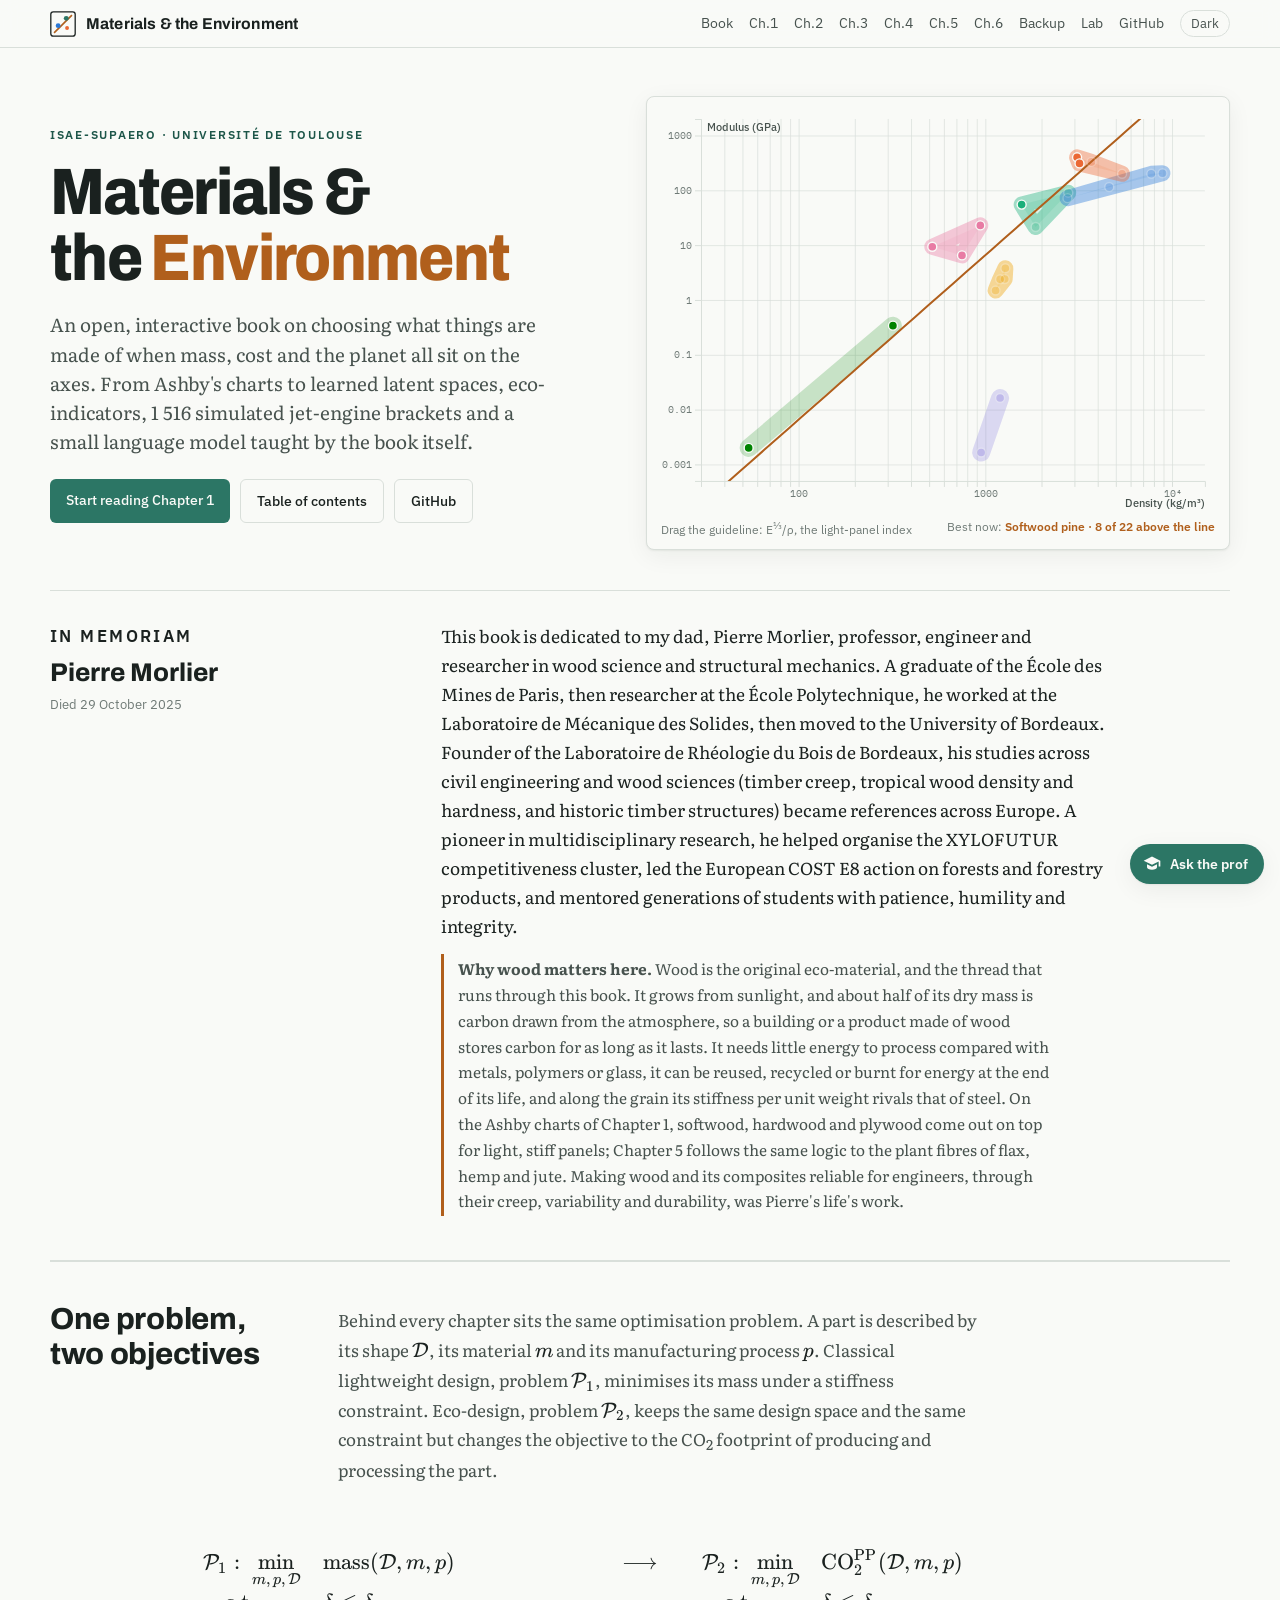
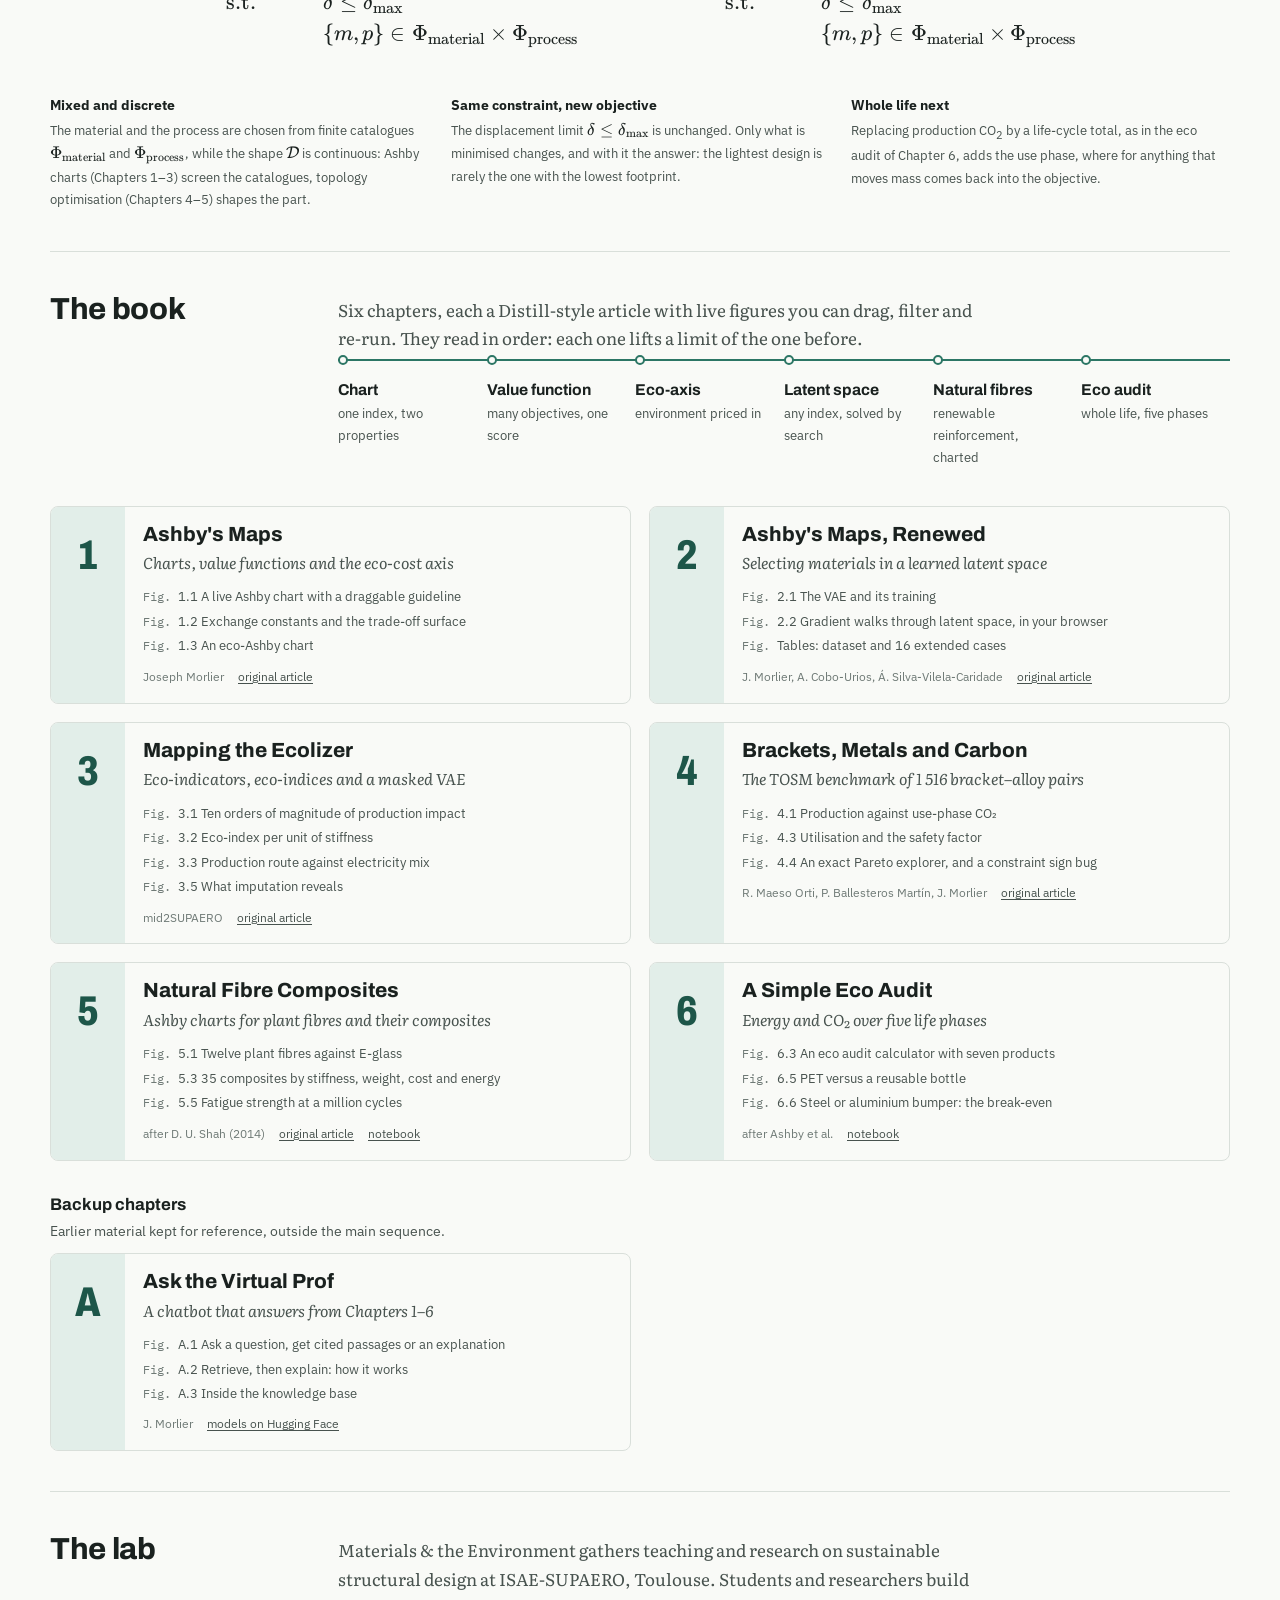
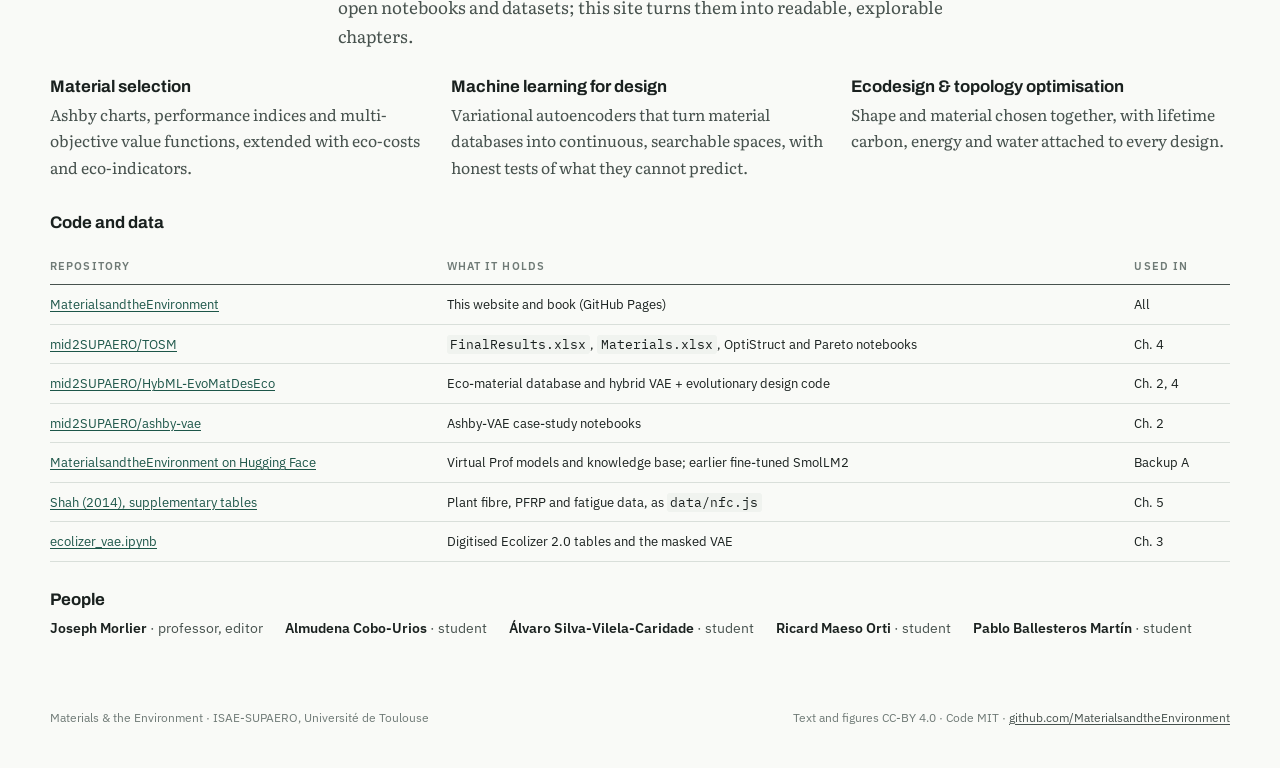
==== commit 0628c1cd: "with new objectives" ====
--- a/index.html
+++ b/index.html
@@ -8,6 +8,7 @@
 <meta name="description" content="Materials & the Environment: an interactive, Distill-style book on material selection, machine learning and ecodesign, from ISAE-SUPAERO.">
 <link rel="preconnect" href="https://fonts.googleapis.com"><link rel="preconnect" href="https://fonts.gstatic.com" crossorigin>
 <link rel="stylesheet" href="https://fonts.googleapis.com/css2?family=Archivo:wdth,wght@75..125,500..800&family=IBM+Plex+Mono:wght@400;500;600&family=IBM+Plex+Sans:wght@400;500;600&family=Literata:ital,opsz,wght@0,7..72,400..700;1,7..72,400&display=swap">
+<link rel="stylesheet" href="assets/vendor/katex/katex.min.css">
 <link rel="stylesheet" href="assets/css/distill-lite.css">
 <style>
   /* Landing layout: a two-column hero (thesis + live chart), then the book as a numbered sequence of chapters. */
@@ -65,6 +66,14 @@
   .dedication .wood { border-left: 3px solid var(--hi); padding: 2px 0 2px 14px; font-size: .96rem; margin-top: 14px; }
   @media (max-width: 860px) { .dedication { grid-template-columns: minmax(0, 1fr); gap: 14px; } }
 
+  .maths .eq { overflow-x: auto; padding: 14px 0 6px; }
+  .maths .eq d-math[block] { margin: 0; font-size: 1.08em; }
+  .maths .eq-narrow { display: none; }
+  @media (max-width: 860px) { .maths .eq-wide { display: none; } .maths .eq-narrow { display: block; } .maths .eq-narrow d-math[block] { font-size: .95em; } }
+  .maths .keys { display: grid; grid-template-columns: repeat(3, minmax(0, 1fr)); gap: 14px 22px; font-family: var(--f-ui); font-size: .84rem; color: var(--ink-2); margin-top: 14px; }
+  .maths .keys b { display: block; color: var(--ink); font-size: .9rem; margin-bottom: 2px; }
+  @media (max-width: 760px) { .maths .keys { grid-template-columns: minmax(0, 1fr); } }
+
   .lab-grid { display: grid; grid-template-columns: repeat(3, minmax(0, 1fr)); gap: 22px; }
   @media (max-width: 860px) { .lab-grid { grid-template-columns: minmax(0, 1fr); } }
   .lab-grid h3 { font-size: 1.05rem; margin: 0 0 6px; }
@@ -77,6 +86,7 @@
   .people b { color: var(--ink); font-weight: 600; }
 </style>
 <script src="assets/vendor/d3.min.js"></script>
+<script src="assets/vendor/katex/katex.min.js"></script>
 <script src="assets/js/distill-lite.js" data-root="."></script>
 <script src="assets/js/common.js"></script>
 <script src="data/materials22.js"></script>
@@ -111,6 +121,34 @@
     <div>
       <p>This book is dedicated to my dad, Pierre Morlier, professor, engineer and researcher in wood science and structural mechanics. A graduate of the École des Mines de Paris, then researcher at the École Polytechnique, he worked at the Laboratoire de Mécanique des Solides, then moved to the University of Bordeaux. Founder of the Laboratoire de Rhéologie du Bois de Bordeaux, his studies across civil engineering and wood sciences (timber creep, tropical wood density and hardness, and historic timber structures) became references across Europe. A pioneer in multidisciplinary research, he helped organise the XYLOFUTUR competitiveness cluster, led the European COST E8 action on forests and forestry products, and mentored generations of students with patience, humility and integrity.</p>
       <p class="wood"><b>Why wood matters here.</b> Wood is the original eco-material, and the thread that runs through this book. It grows from sunlight, and about half of its dry mass is carbon drawn from the atmosphere, so a building or a product made of wood stores carbon for as long as it lasts. It needs little energy to process compared with metals, polymers or glass, it can be reused, recycled or burnt for energy at the end of its life, and along the grain its stiffness per unit weight rivals that of steel. On the Ashby charts of Chapter 1, softwood, hardwood and plywood come out on top for light, stiff panels; Chapter 5 follows the same logic to the plant fibres of flax, hemp and jute. Making wood and its composites reliable for engineers, through their creep, variability and durability, was Pierre's life's work.</p>
+    </div>
+  </section>
+
+  <section class="section maths" id="maths" aria-labelledby="maths-title">
+    <header>
+      <h2 id="maths-title">One problem, two objectives</h2>
+      <div>
+        <p>Behind every chapter sits the same optimisation problem. A part is described by its shape <d-math>\mathcal{D}</d-math>, its material <d-math>m</d-math> and its manufacturing process <d-math>p</d-math>. Classical lightweight design, problem <d-math>\mathcal{P}_1</d-math>, minimises its mass under a stiffness constraint. Eco-design, problem <d-math>\mathcal{P}_2</d-math>, keeps the same design space and the same constraint but changes the objective to the CO<sub>2</sub> footprint of producing and processing the part.</p>
+      </div>
+    </header>
+    <div class="eq eq-wide"><d-math block>\begin{array}{llcll}
+\mathcal{P}_1:\ \displaystyle\min_{m,\,p,\,\mathcal{D}} & \operatorname{mass}(\mathcal{D}, m, p) & \quad\longrightarrow\quad & \mathcal{P}_2:\ \displaystyle\min_{m,\,p,\,\mathcal{D}} & \mathrm{CO}_2^{\mathrm{PP}}(\mathcal{D}, m, p)\\[6pt]
+\quad\text{s.t.} & \delta \le \delta_{\max} & & \quad\text{s.t.} & \delta \le \delta_{\max}\\[2pt]
+ & \{m, p\} \in \Phi_{\text{material}} \times \Phi_{\text{process}} & & & \{m, p\} \in \Phi_{\text{material}} \times \Phi_{\text{process}}
+\end{array}</d-math></div>
+    <div class="eq eq-narrow"><d-math block>\begin{array}{ll}
+\mathcal{P}_1:\ \displaystyle\min_{m,\,p,\,\mathcal{D}} & \operatorname{mass}(\mathcal{D}, m, p)\\[2pt]
+\text{s.t.} & \delta \le \delta_{\max}\\[2pt]
+ & \{m, p\} \in \Phi_{\text{mat}} \times \Phi_{\text{proc}}\\[4pt]
+ & \Big\downarrow\\[4pt]
+\mathcal{P}_2:\ \displaystyle\min_{m,\,p,\,\mathcal{D}} & \mathrm{CO}_2^{\mathrm{PP}}(\mathcal{D}, m, p)\\[2pt]
+\text{s.t.} & \delta \le \delta_{\max}\\[2pt]
+ & \{m, p\} \in \Phi_{\text{mat}} \times \Phi_{\text{proc}}
+\end{array}</d-math></div>
+    <div class="keys">
+      <div><b>Mixed and discrete</b>The material and the process are chosen from finite catalogues <d-math>\Phi_{\text{material}}</d-math> and <d-math>\Phi_{\text{process}}</d-math>, while the shape <d-math>\mathcal{D}</d-math> is continuous: Ashby charts (Chapters 1–3) screen the catalogues, topology optimisation (Chapters 4–5) shapes the part.</div>
+      <div><b>Same constraint, new objective</b>The displacement limit <d-math>\delta \le \delta_{\max}</d-math> is unchanged. Only what is minimised changes, and with it the answer: the lightest design is rarely the one with the lowest footprint.</div>
+      <div><b>Whole life next</b>Replacing production CO<sub>2</sub> by a life-cycle total, as in the eco audit of Chapter 6, adds the use phase, where for anything that moves mass comes back into the objective.</div>
     </div>
   </section>
 
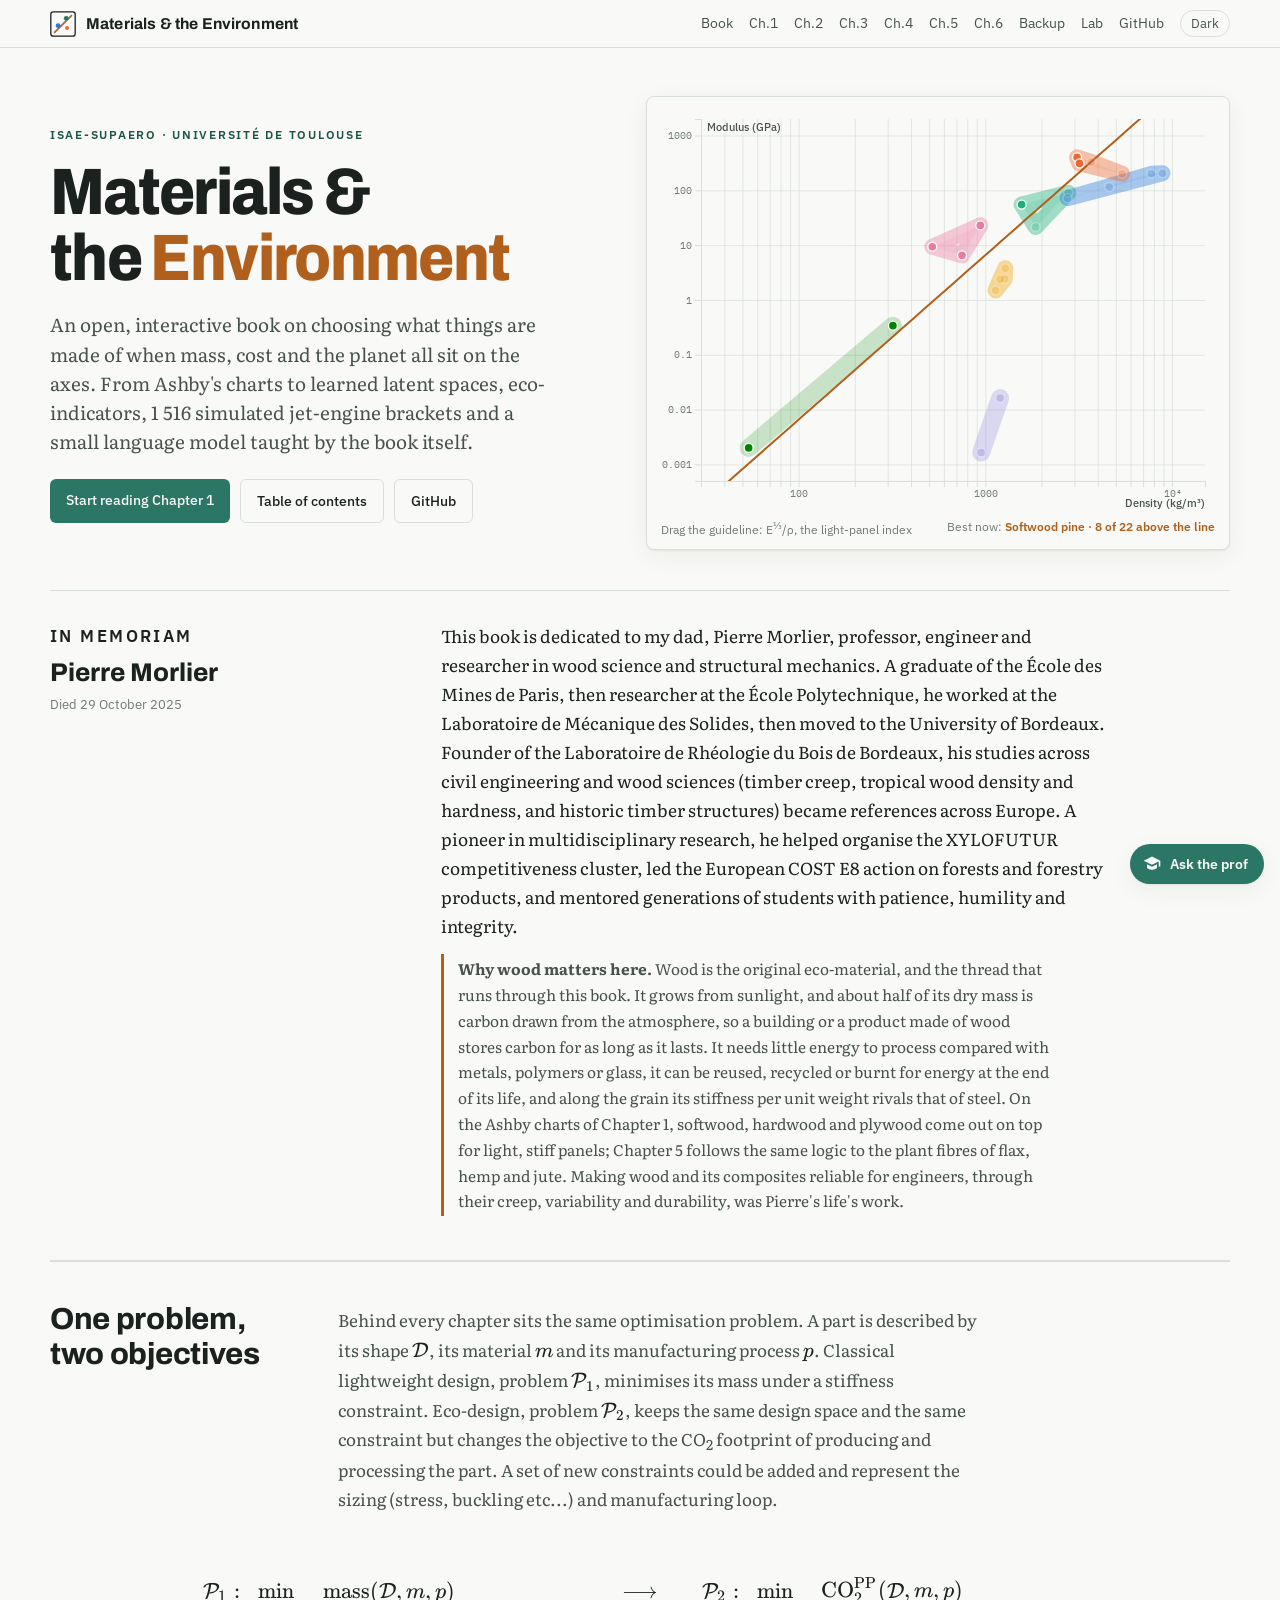
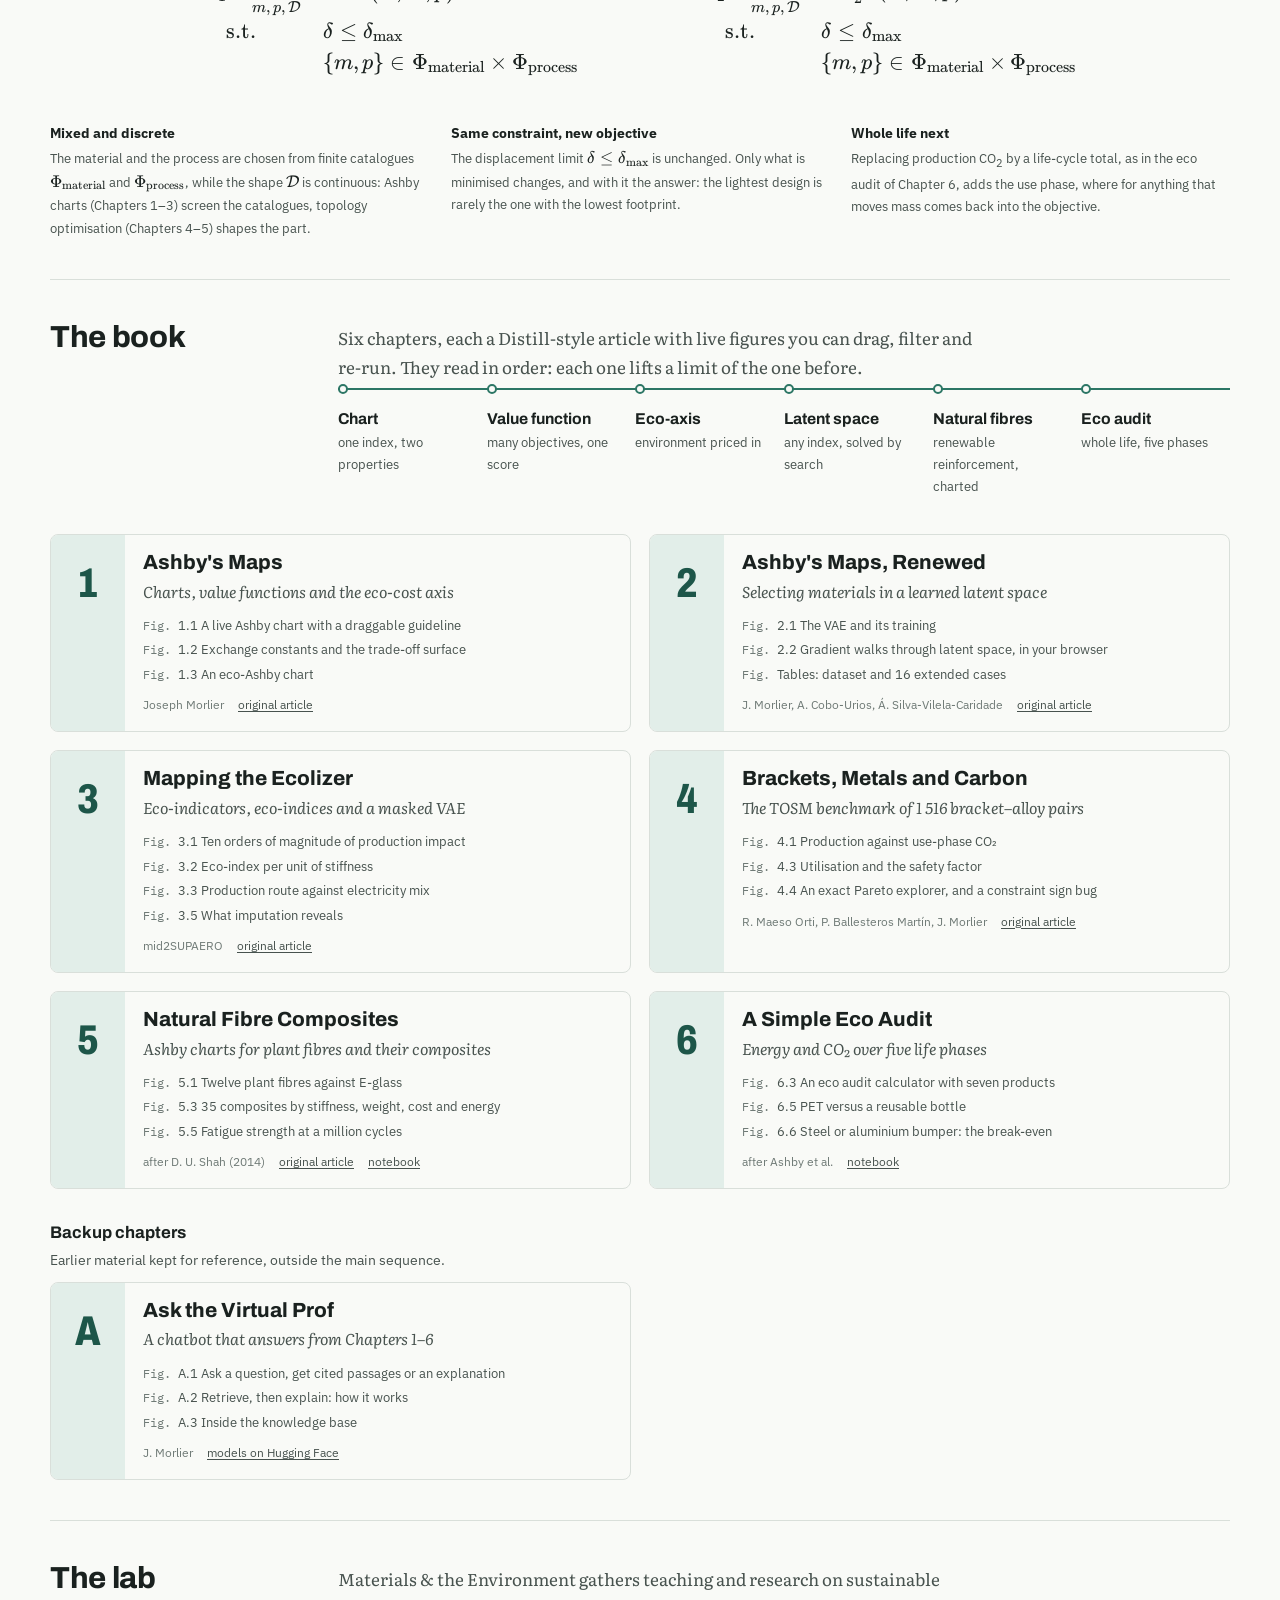
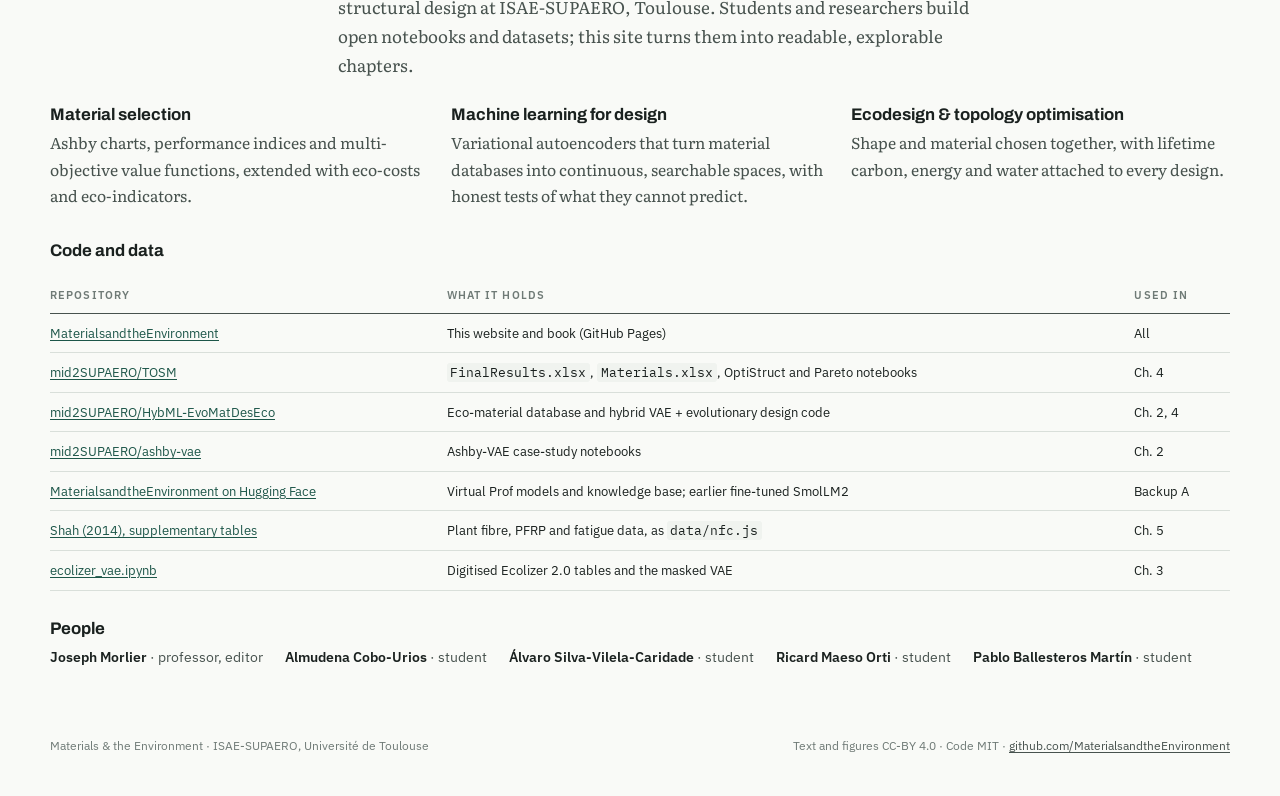
==== commit 71771490: "Update index.html" ====
--- a/index.html
+++ b/index.html
@@ -128,7 +128,7 @@
     <header>
       <h2 id="maths-title">One problem, two objectives</h2>
       <div>
-        <p>Behind every chapter sits the same optimisation problem. A part is described by its shape <d-math>\mathcal{D}</d-math>, its material <d-math>m</d-math> and its manufacturing process <d-math>p</d-math>. Classical lightweight design, problem <d-math>\mathcal{P}_1</d-math>, minimises its mass under a stiffness constraint. Eco-design, problem <d-math>\mathcal{P}_2</d-math>, keeps the same design space and the same constraint but changes the objective to the CO<sub>2</sub> footprint of producing and processing the part.</p>
+        <p>Behind every chapter sits the same optimisation problem. A part is described by its shape <d-math>\mathcal{D}</d-math>, its material <d-math>m</d-math> and its manufacturing process <d-math>p</d-math>. Classical lightweight design, problem <d-math>\mathcal{P}_1</d-math>, minimises its mass under a stiffness constraint. Eco-design, problem <d-math>\mathcal{P}_2</d-math>, keeps the same design space and the same constraint but changes the objective to the CO<sub>2</sub> footprint of producing and processing the part. A set of new constraints could be added and represent the sizing (stress, buckling etc...) and manufacturing loop. </p>
       </div>
     </header>
     <div class="eq eq-wide"><d-math block>\begin{array}{llcll}
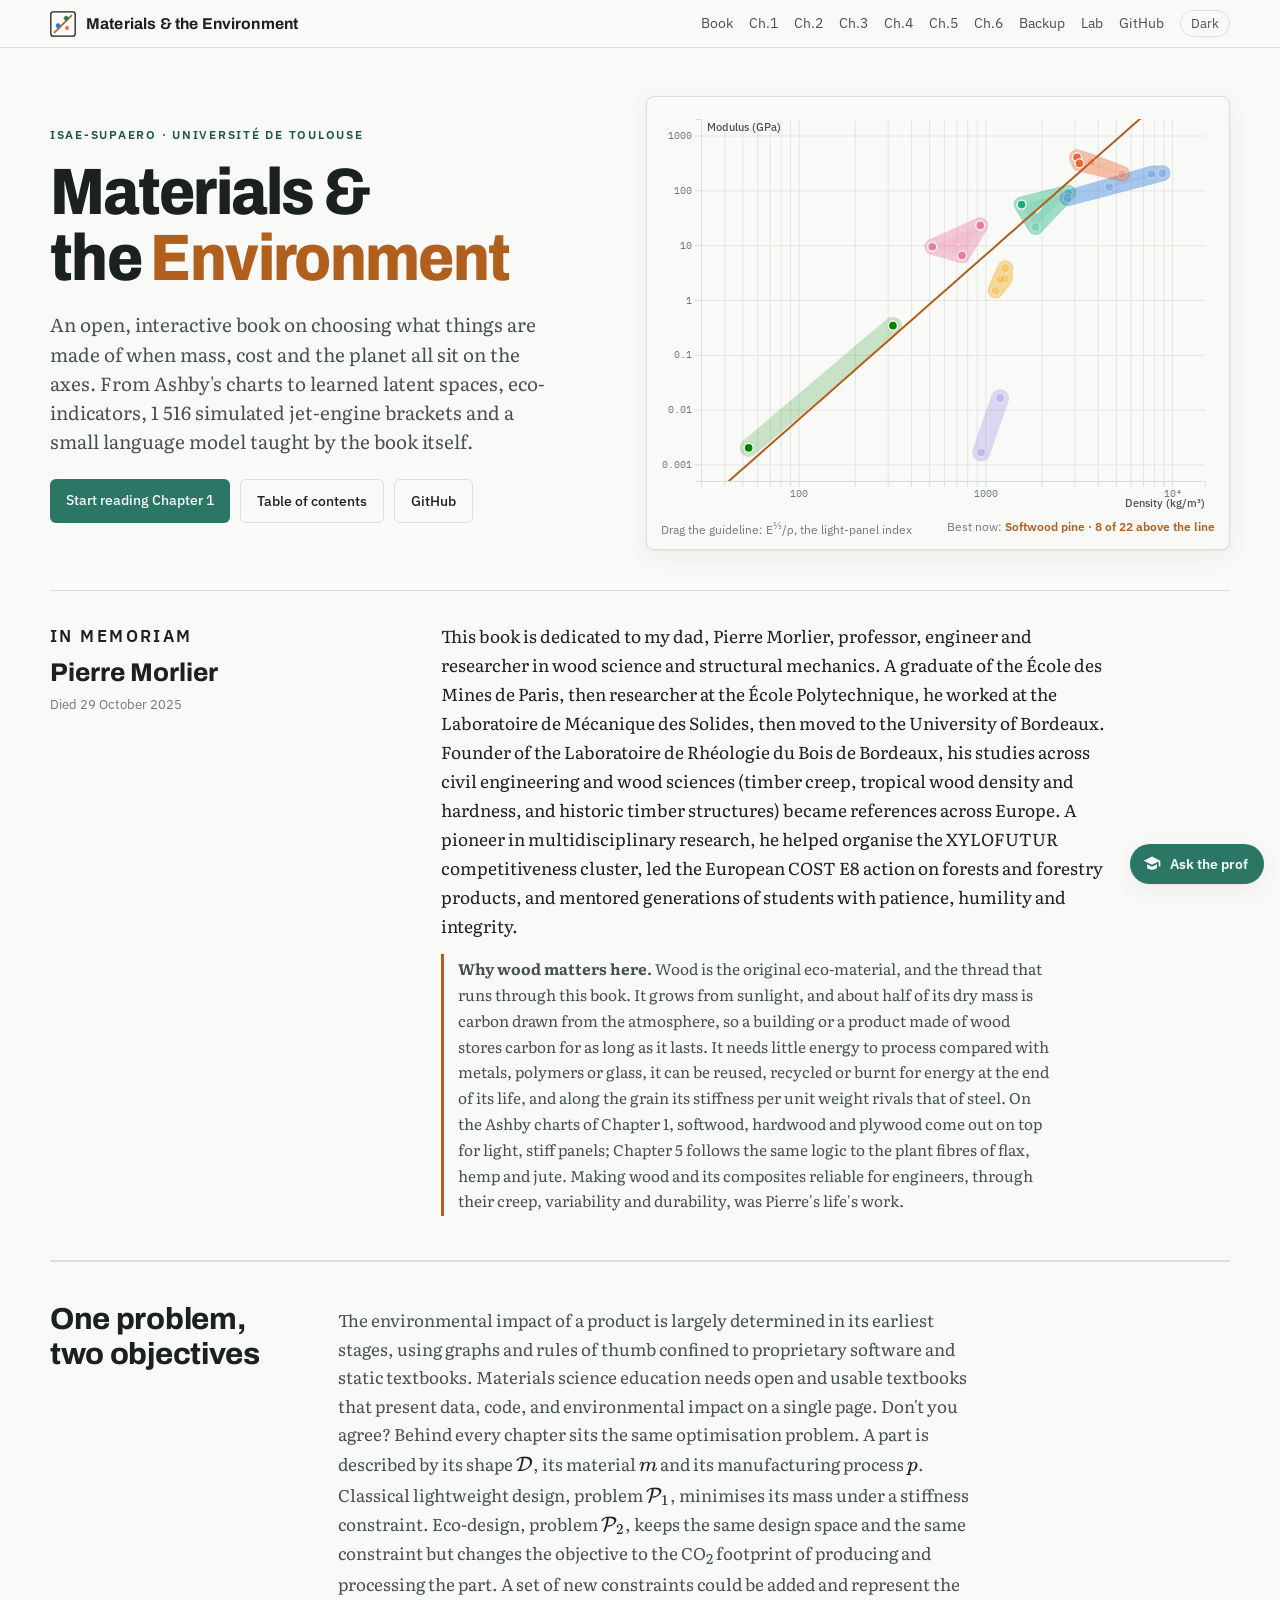
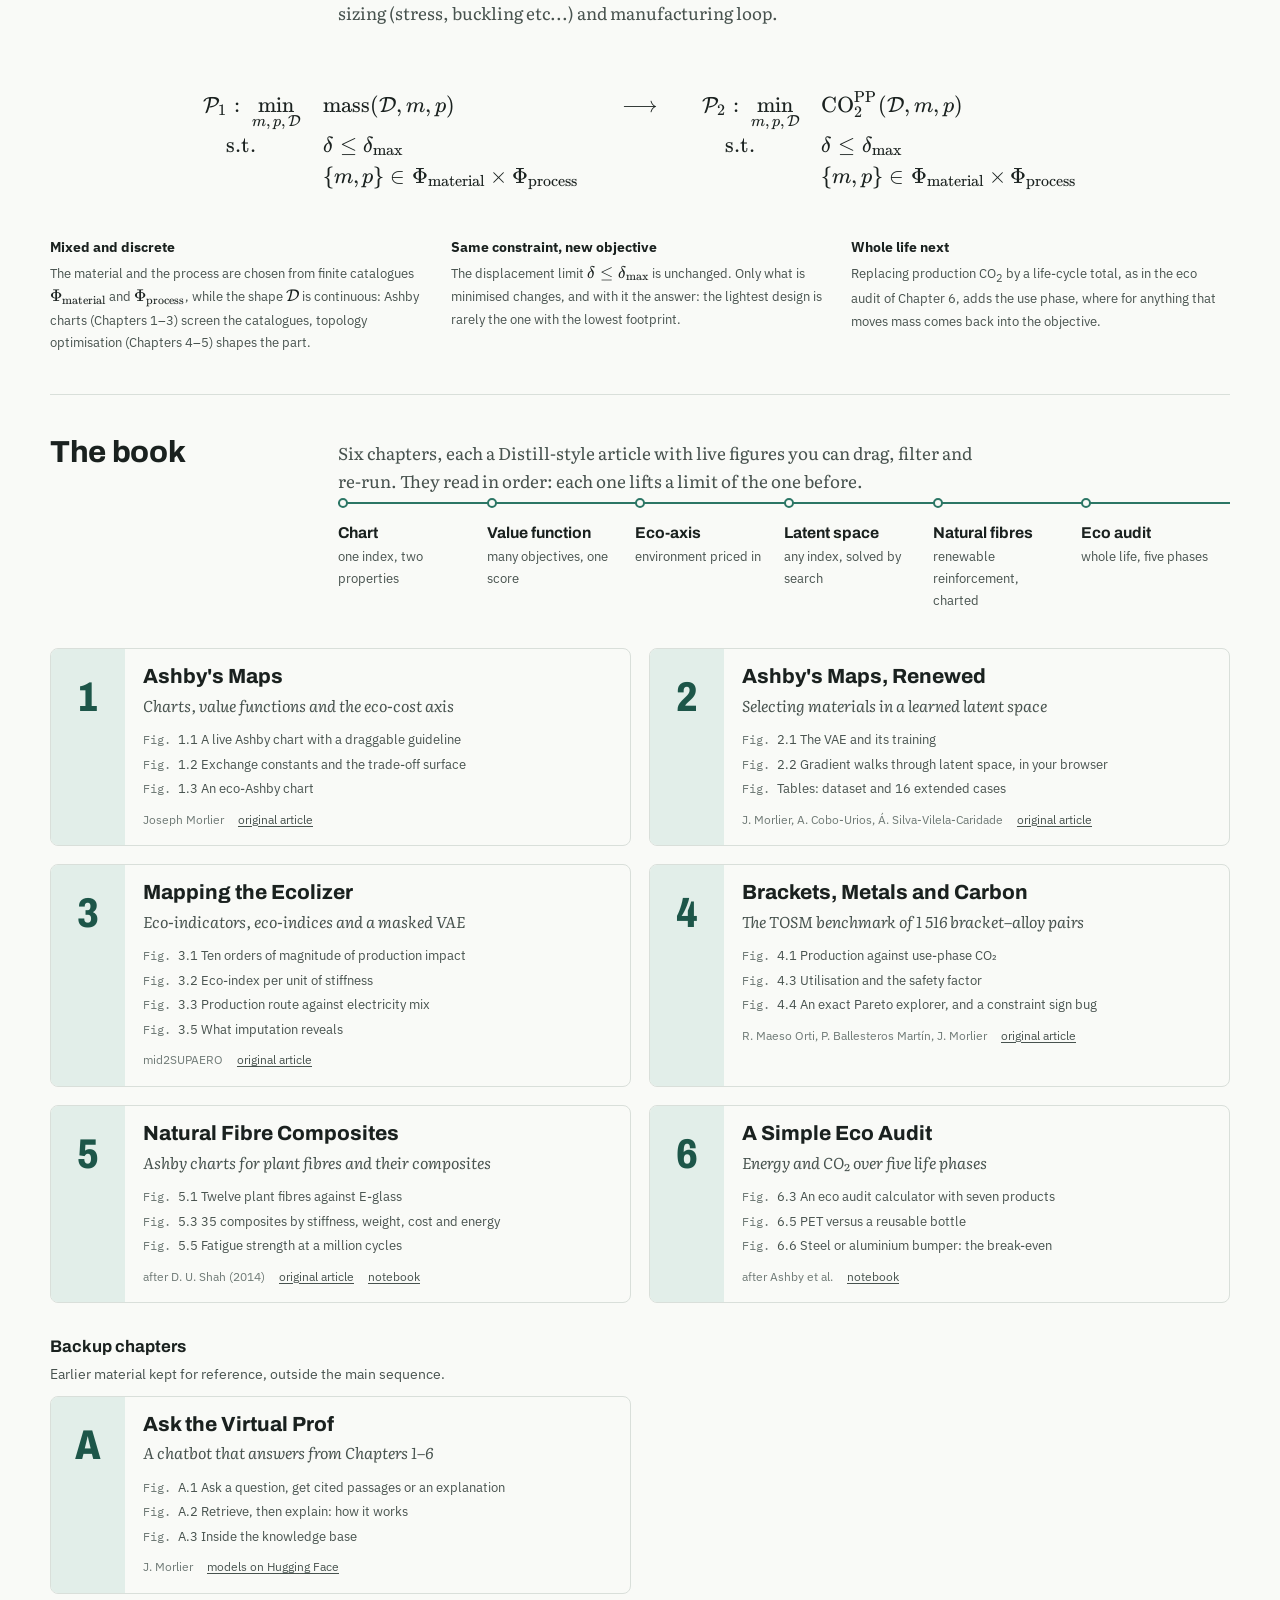
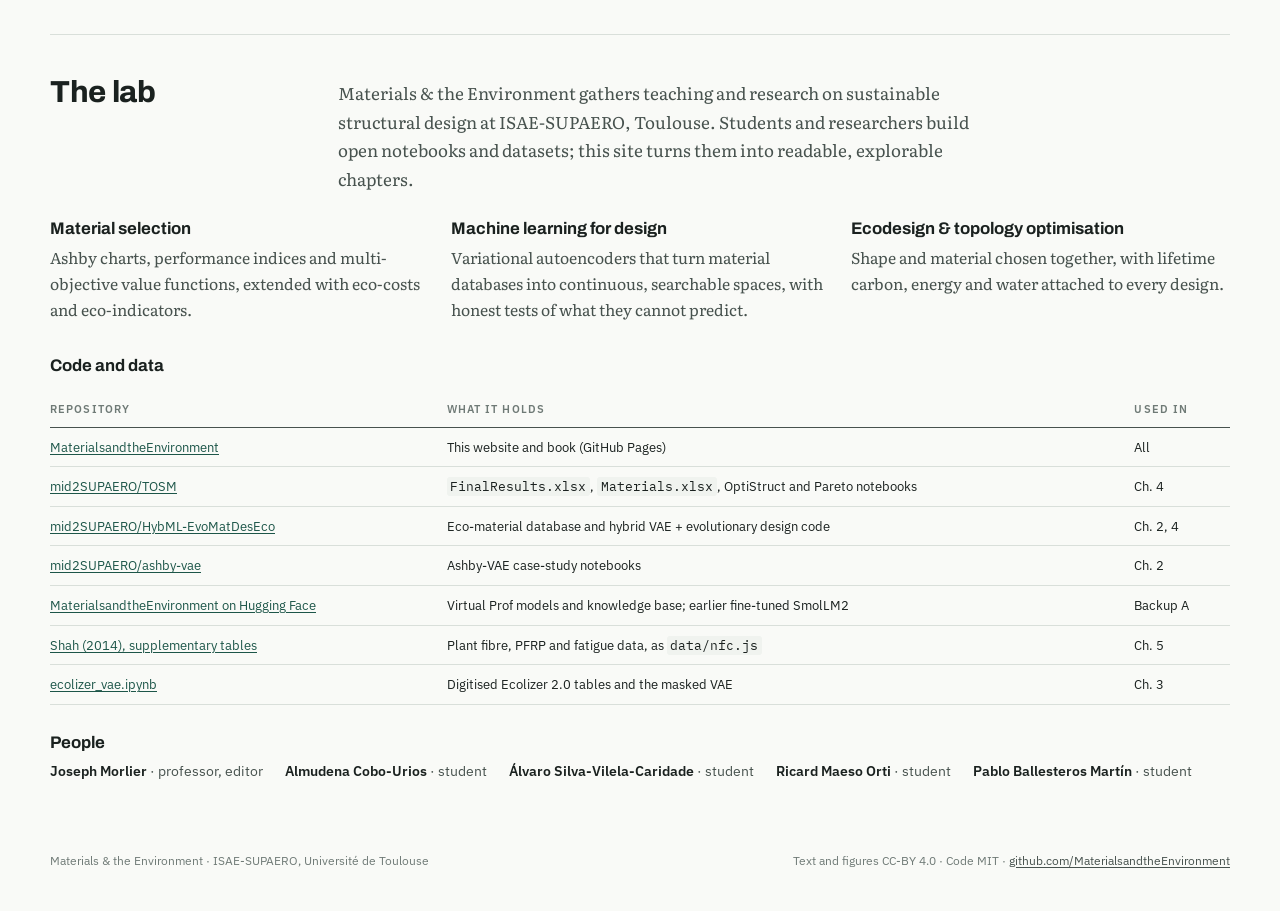
==== commit f57275b3: "Update index.html" ====
--- a/index.html
+++ b/index.html
@@ -128,7 +128,8 @@
     <header>
       <h2 id="maths-title">One problem, two objectives</h2>
       <div>
-        <p>Behind every chapter sits the same optimisation problem. A part is described by its shape <d-math>\mathcal{D}</d-math>, its material <d-math>m</d-math> and its manufacturing process <d-math>p</d-math>. Classical lightweight design, problem <d-math>\mathcal{P}_1</d-math>, minimises its mass under a stiffness constraint. Eco-design, problem <d-math>\mathcal{P}_2</d-math>, keeps the same design space and the same constraint but changes the objective to the CO<sub>2</sub> footprint of producing and processing the part. A set of new constraints could be added and represent the sizing (stress, buckling etc...) and manufacturing loop. </p>
+        <p>The environmental impact of a product is largely determined in its earliest stages, using graphs and rules of thumb confined to proprietary software and static textbooks. Materials science education needs open and usable textbooks that present data, code, and environmental impact on a single page. Don't you agree?
+          Behind every chapter sits the same optimisation problem. A part is described by its shape <d-math>\mathcal{D}</d-math>, its material <d-math>m</d-math> and its manufacturing process <d-math>p</d-math>. Classical lightweight design, problem <d-math>\mathcal{P}_1</d-math>, minimises its mass under a stiffness constraint. Eco-design, problem <d-math>\mathcal{P}_2</d-math>, keeps the same design space and the same constraint but changes the objective to the CO<sub>2</sub> footprint of producing and processing the part. A set of new constraints could be added and represent the sizing (stress, buckling etc...) and manufacturing loop. </p>
       </div>
     </header>
     <div class="eq eq-wide"><d-math block>\begin{array}{llcll}
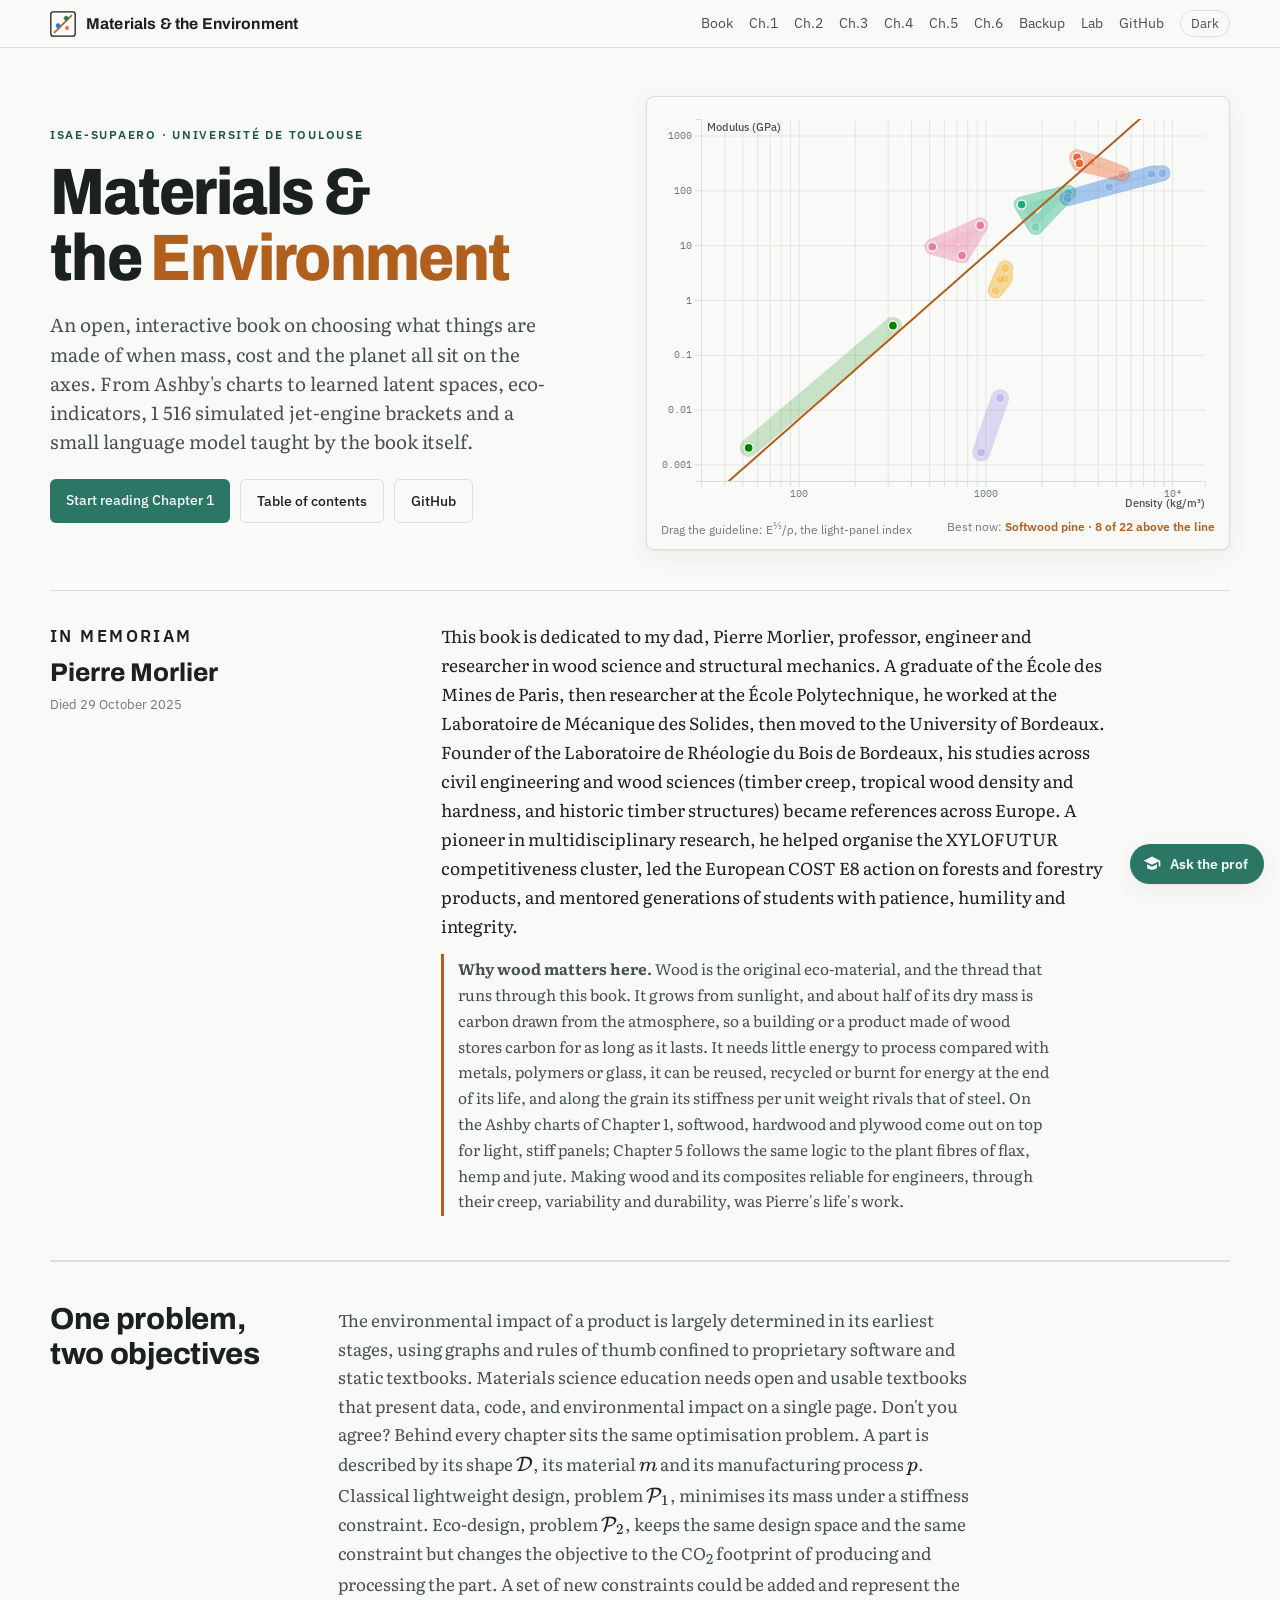
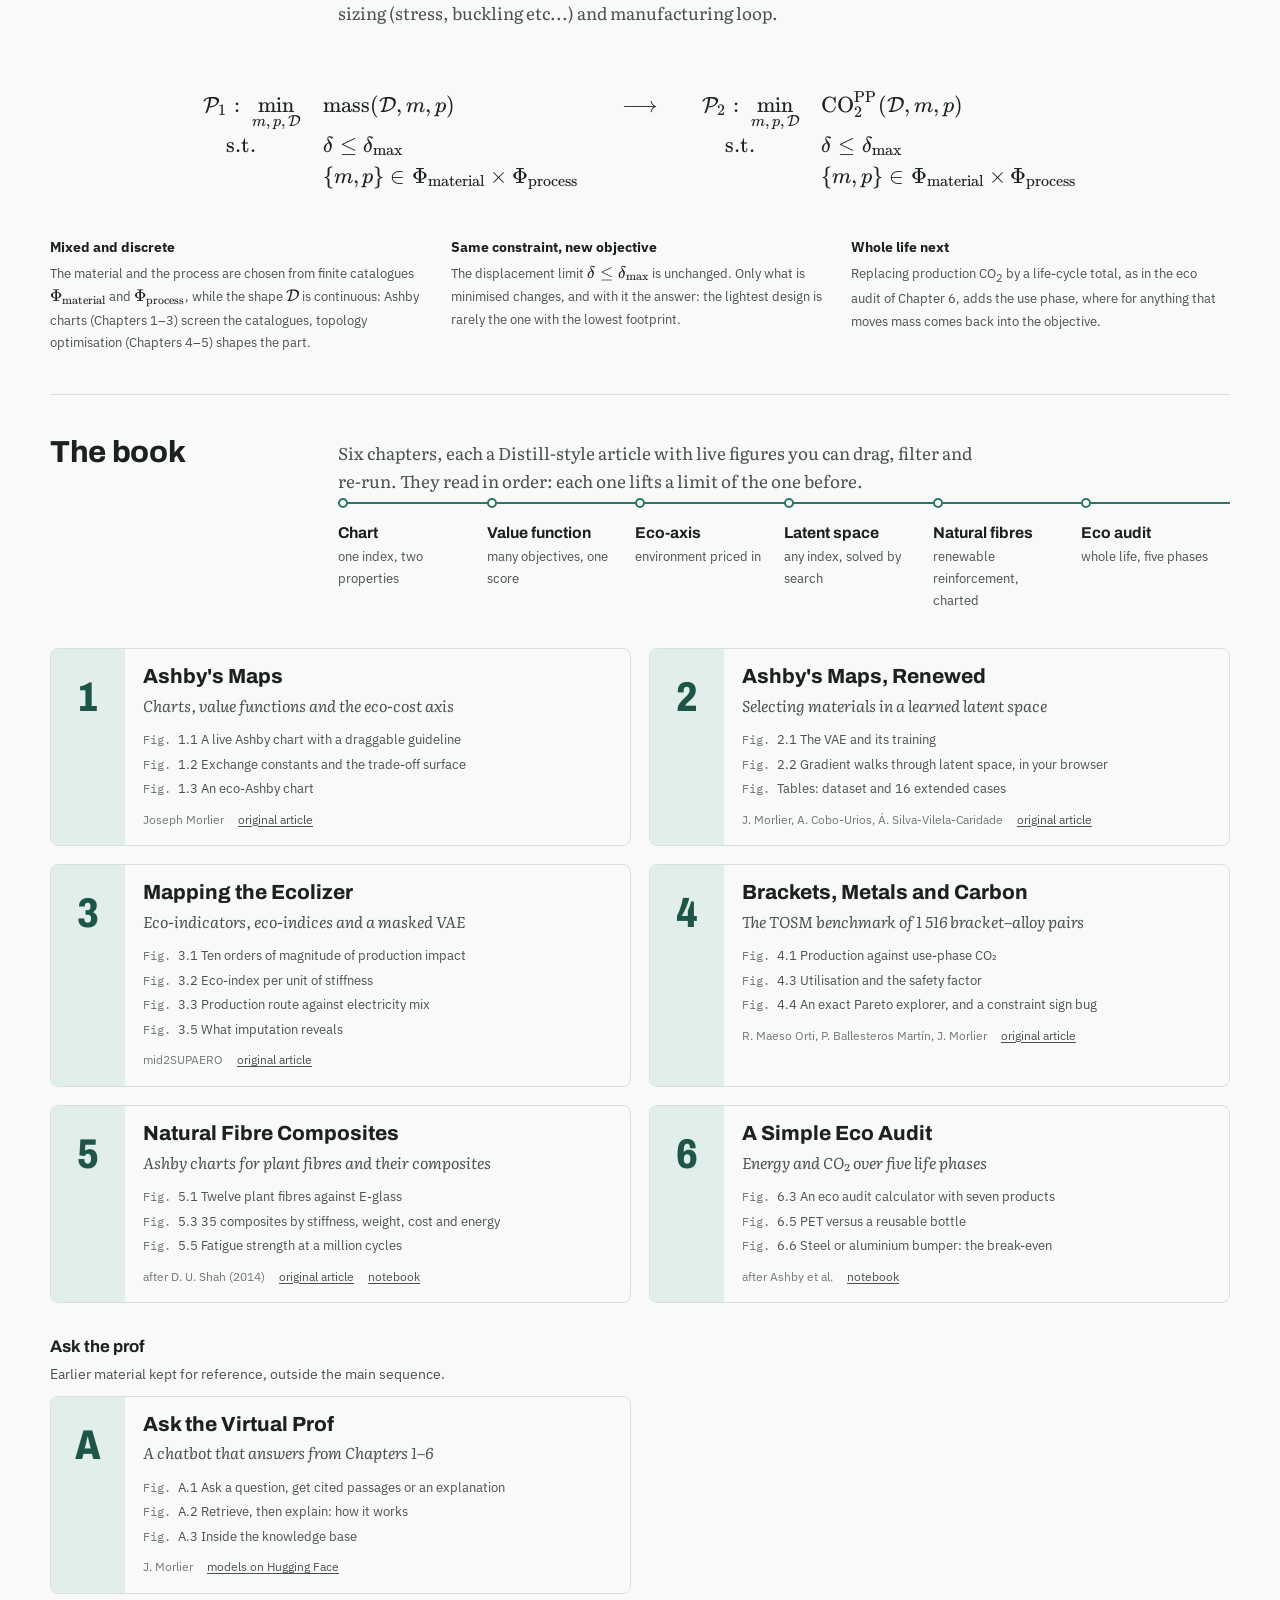
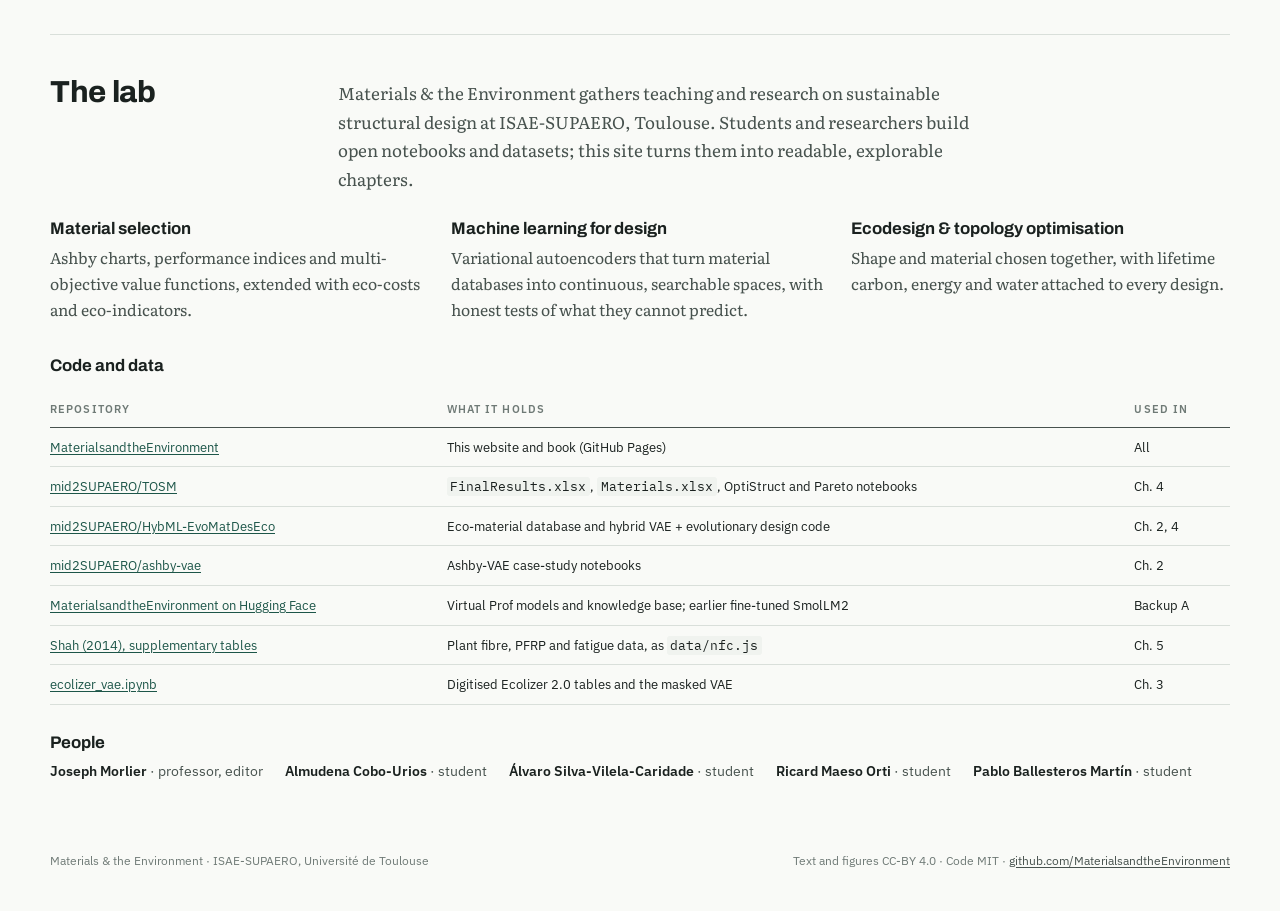
==== commit dee9d9ba: "with new chap" ====
--- a/index.html
+++ b/index.html
@@ -206,11 +206,11 @@
         <div class="meta"><span>after Ashby et al.</span><a href="notebooks/eco_audit.ipynb">notebook</a></div>
       </div></li>
     </ol>
-    <h3 id="backup" style="font-size:1.05rem;margin:34px 0 6px">Backup chapters</h3>
+    <h3 id="Hello Prof" style="font-size:1.05rem;margin:34px 0 6px">Ask the prof</h3>
     <p style="font-family:var(--f-ui);font-size:.86rem;color:var(--ink-2);margin:0 0 10px">Earlier material kept for reference, outside the main sequence.</p>
     <ol class="chapters">
       <li class="chapter"><div class="num" aria-hidden="true">A</div><div class="body">
-        <h3><a href="book/backup-a-virtual-prof.html">Ask the Virtual Prof</a></h3>
+        <h3><a href="book/a-virtual-prof.html">Ask the Virtual Prof</a></h3>
         <p class="sub">A chatbot that answers from Chapters 1–6</p>
         <ul><li>A.1 Ask a question, get cited passages or an explanation</li><li>A.2 Retrieve, then explain: how it works</li><li>A.3 Inside the knowledge base</li></ul>
         <div class="meta"><span>J. Morlier</span><a href="https://huggingface.co/MaterialsandtheEnvironment">models on Hugging Face</a></div>
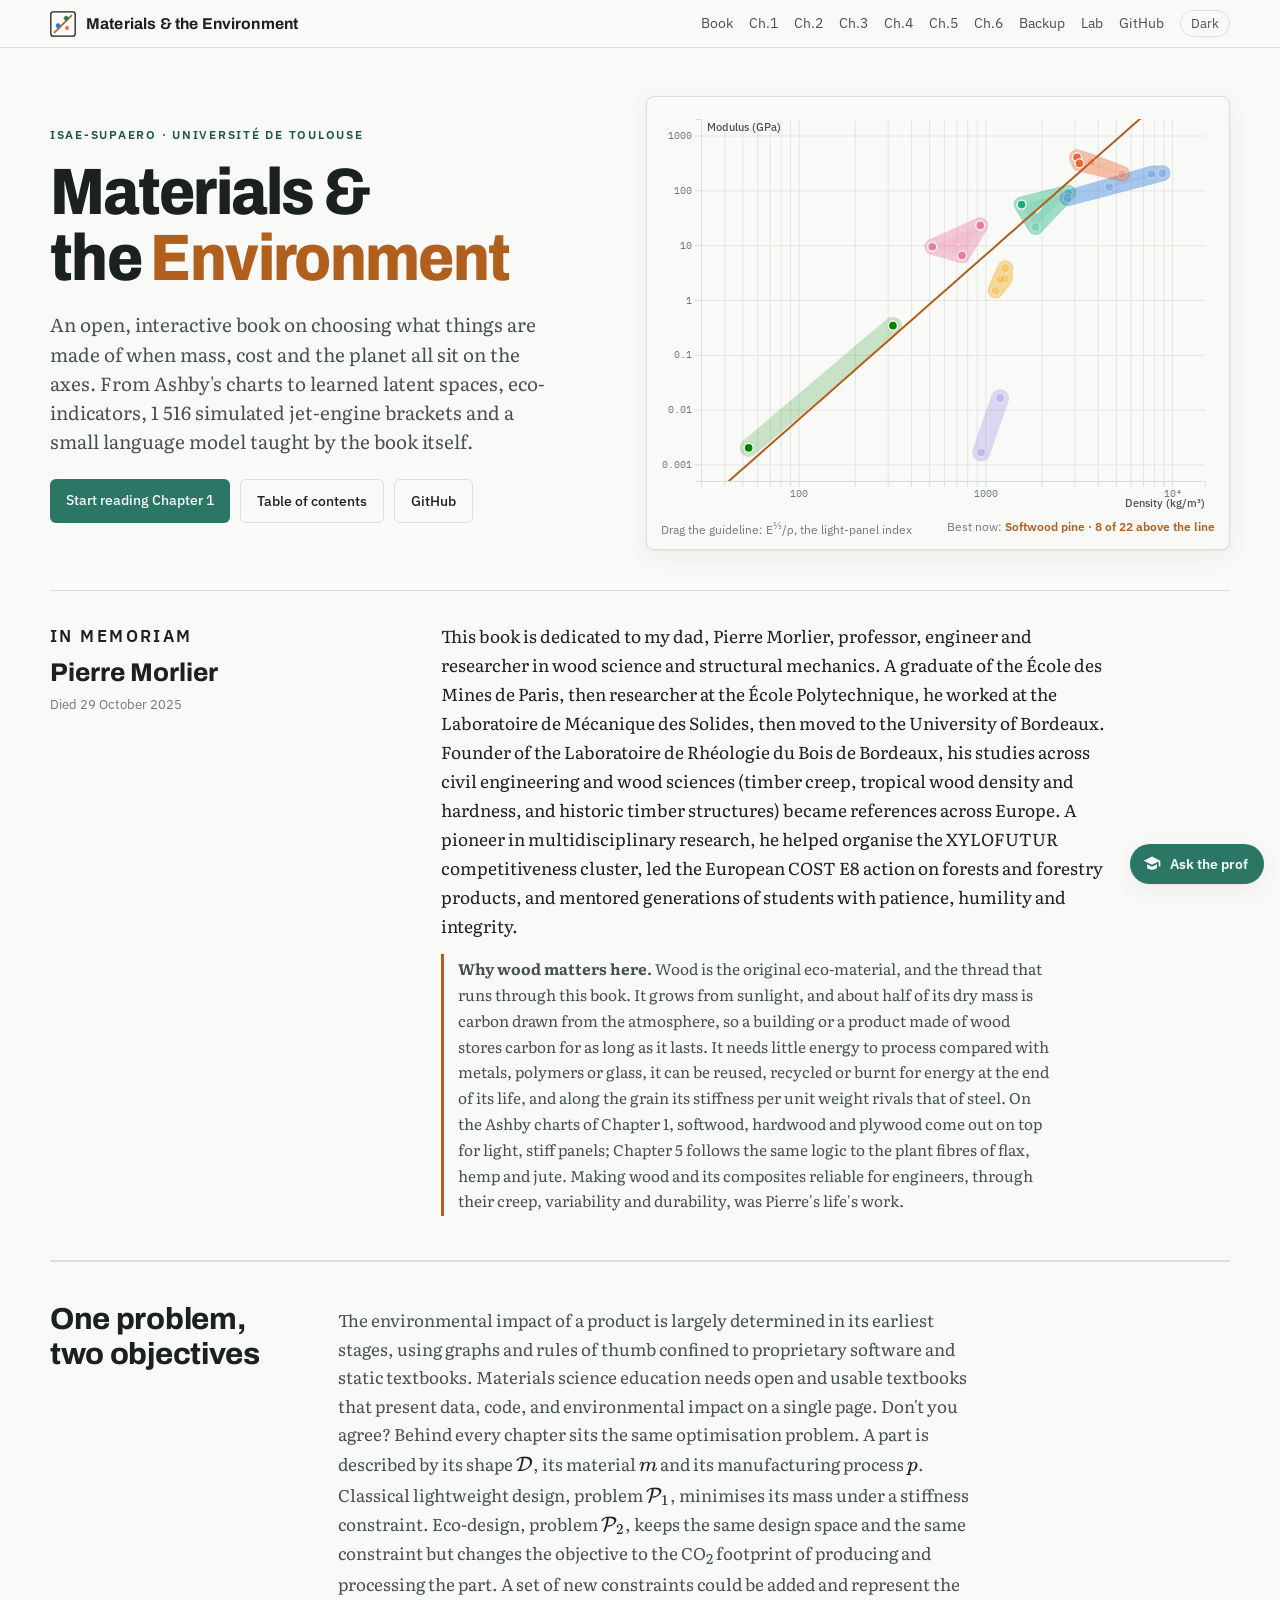
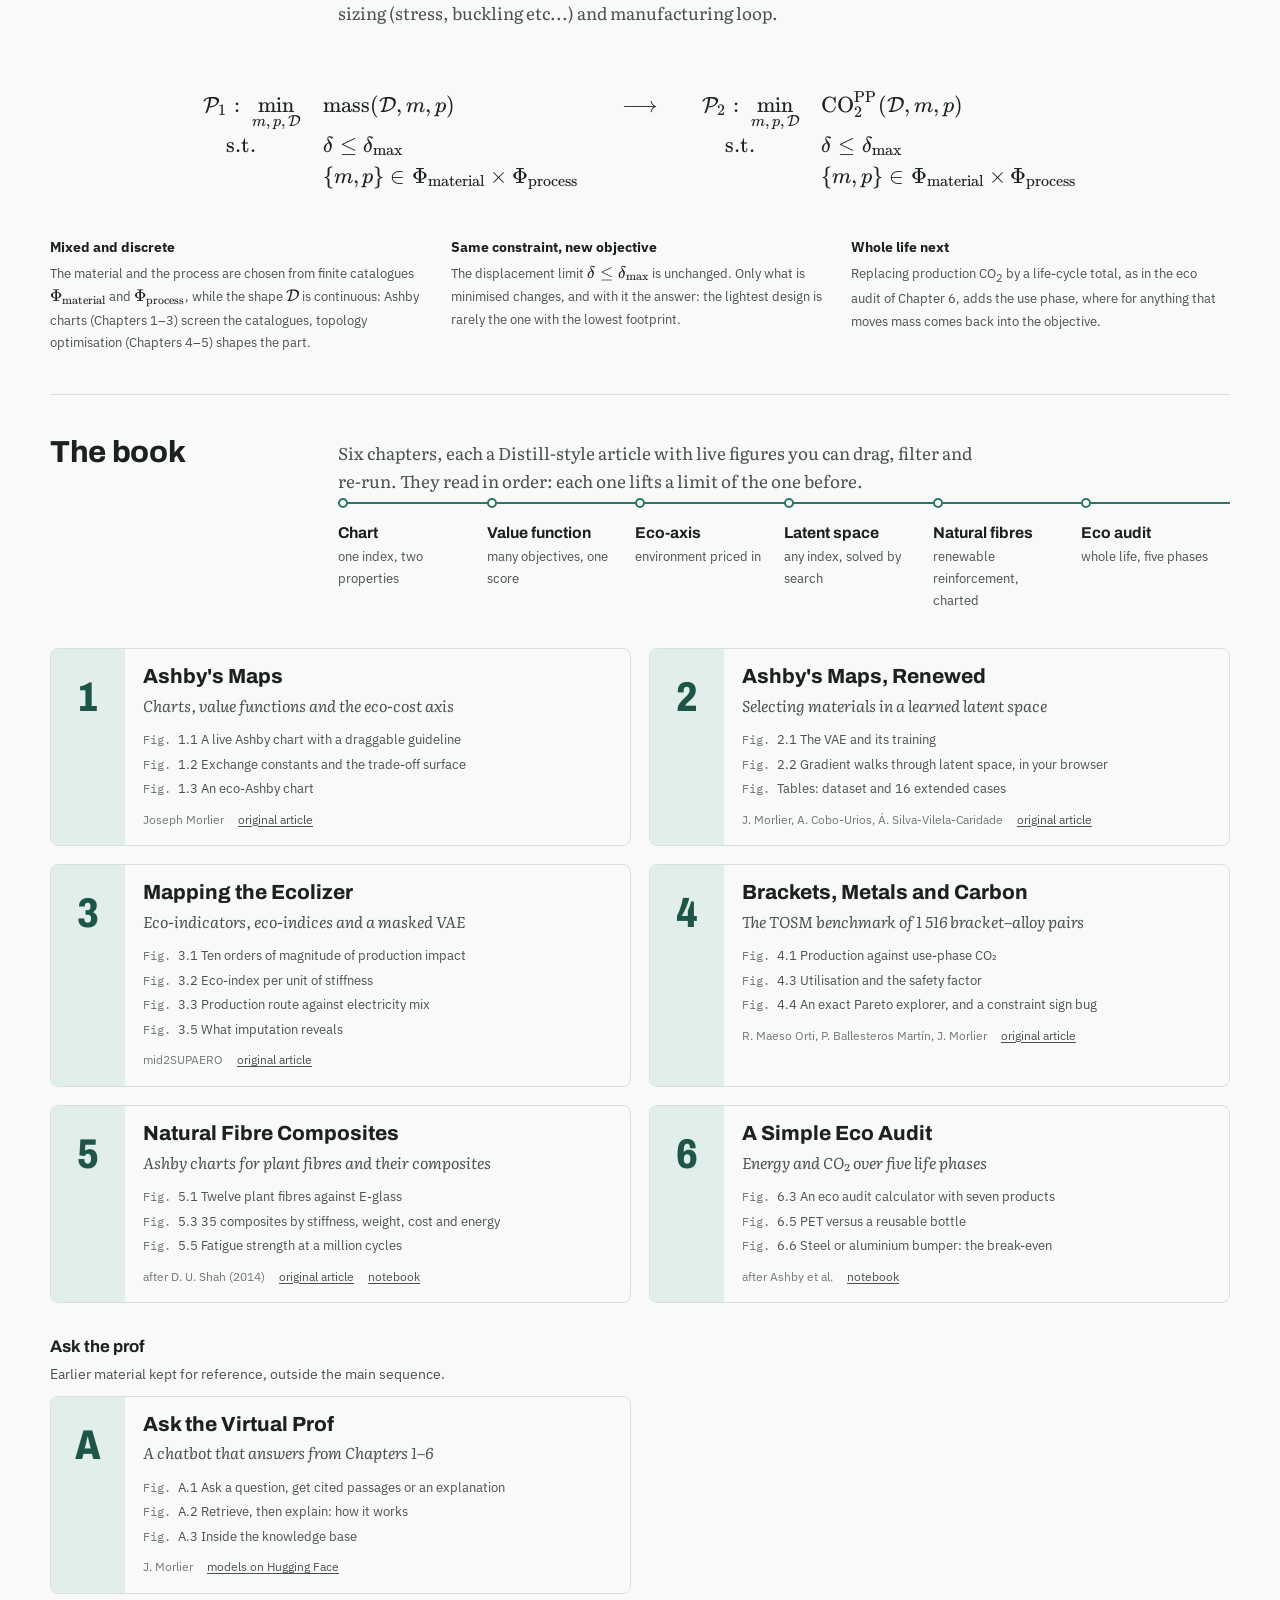
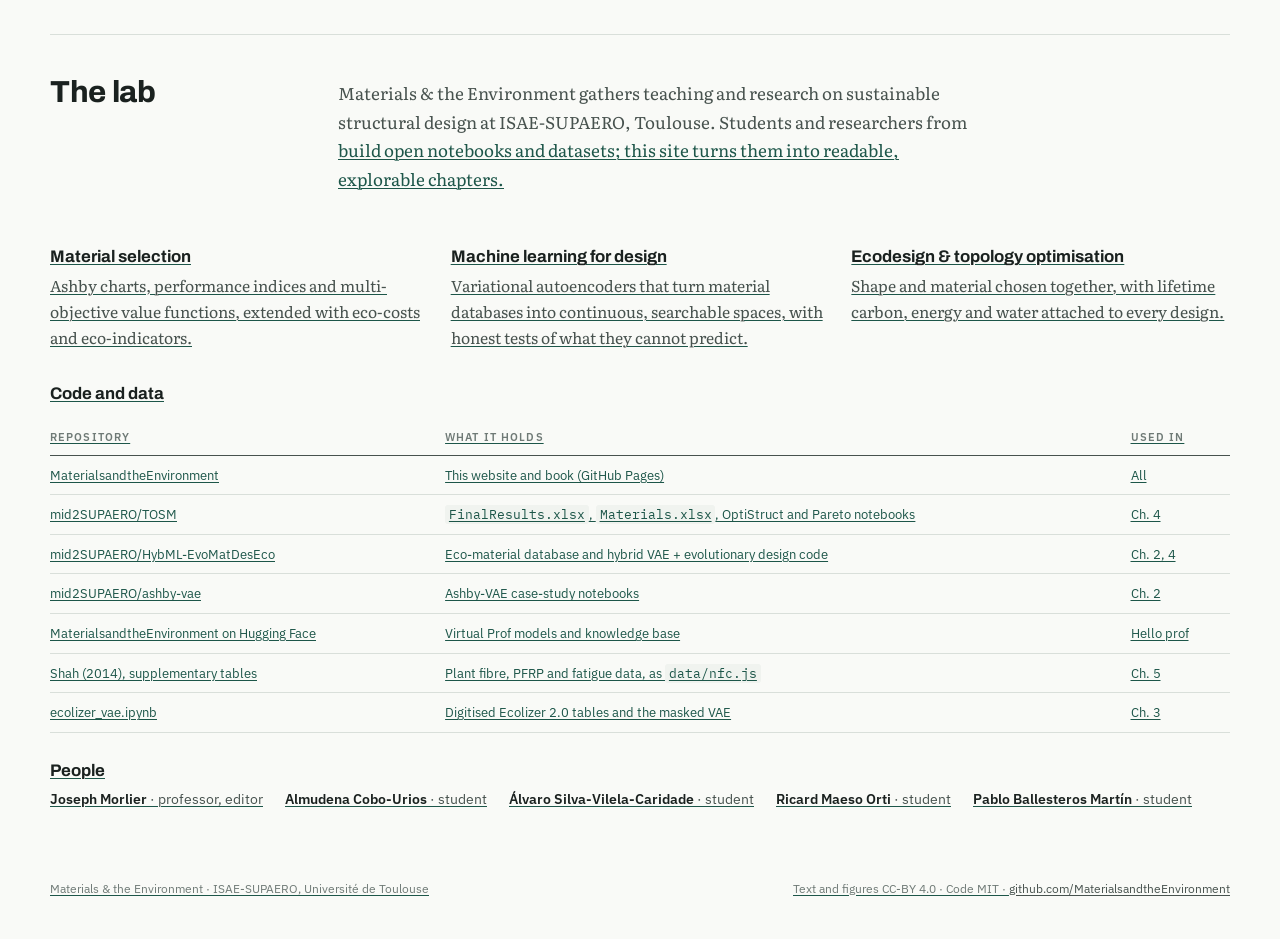
==== commit bc52043f: "with new contents" ====
--- a/index.html
+++ b/index.html
@@ -218,10 +218,10 @@
     </ol>
   </section>
 
-  <section class="section" id="lab" aria-labelledby="lab-title">
+  <section class="section" id="lab" aria-labelledby="mid2SUPAERO">
     <header>
-      <h2 id="lab-title">The lab</h2>
-      <p>Materials &amp; the Environment gathers teaching and research on sustainable structural design at ISAE-SUPAERO, Toulouse. Students and researchers build open notebooks and datasets; this site turns them into readable, explorable chapters.</p>
+      <h2 id="mid2SUPAERO">The lab</h2>
+      <p>Materials &amp; the Environment gathers teaching and research on sustainable structural design at ISAE-SUPAERO, Toulouse. Students and researchers from <a href="https://mid2supaero.github.io">  build open notebooks and datasets; this site turns them into readable, explorable chapters.</p>
     </header>
     <div class="lab-grid">
       <div><h3>Material selection</h3><p>Ashby charts, performance indices and multi-objective value functions, extended with eco-costs and eco-indicators.</p></div>
@@ -237,7 +237,7 @@
           <tr><td><a href="https://github.com/mid2SUPAERO/TOSM">mid2SUPAERO/TOSM</a></td><td><code>FinalResults.xlsx</code>, <code>Materials.xlsx</code>, OptiStruct and Pareto notebooks</td><td>Ch. 4</td></tr>
           <tr><td><a href="https://github.com/mid2SUPAERO/HybML-EvoMatDesEco">mid2SUPAERO/HybML-EvoMatDesEco</a></td><td>Eco-material database and hybrid VAE + evolutionary design code</td><td>Ch. 2, 4</td></tr>
           <tr><td><a href="https://github.com/mid2SUPAERO/ashby-vae">mid2SUPAERO/ashby-vae</a></td><td>Ashby-VAE case-study notebooks</td><td>Ch. 2</td></tr>
-          <tr><td><a href="https://huggingface.co/MaterialsandtheEnvironment">MaterialsandtheEnvironment on Hugging Face</a></td><td>Virtual Prof models and knowledge base; earlier fine-tuned SmolLM2</td><td>Backup A</td></tr>
+          <tr><td><a href="https://huggingface.co/MaterialsandtheEnvironment">MaterialsandtheEnvironment on Hugging Face</a></td><td>Virtual Prof models and knowledge base</td><td>Hello prof</td></tr>
           <tr><td><a href="https://doi.org/10.1016/j.matdes.2014.05.002">Shah (2014), supplementary tables</a></td><td>Plant fibre, PFRP and fatigue data, as <code>data/nfc.js</code></td><td>Ch. 5</td></tr>
           <tr><td><a href="https://mid2supaero.github.io/ecolizer-vae/notebook/ecolizer_vae.ipynb">ecolizer_vae.ipynb</a></td><td>Digitised Ecolizer 2.0 tables and the masked VAE</td><td>Ch. 3</td></tr>
         </tbody>
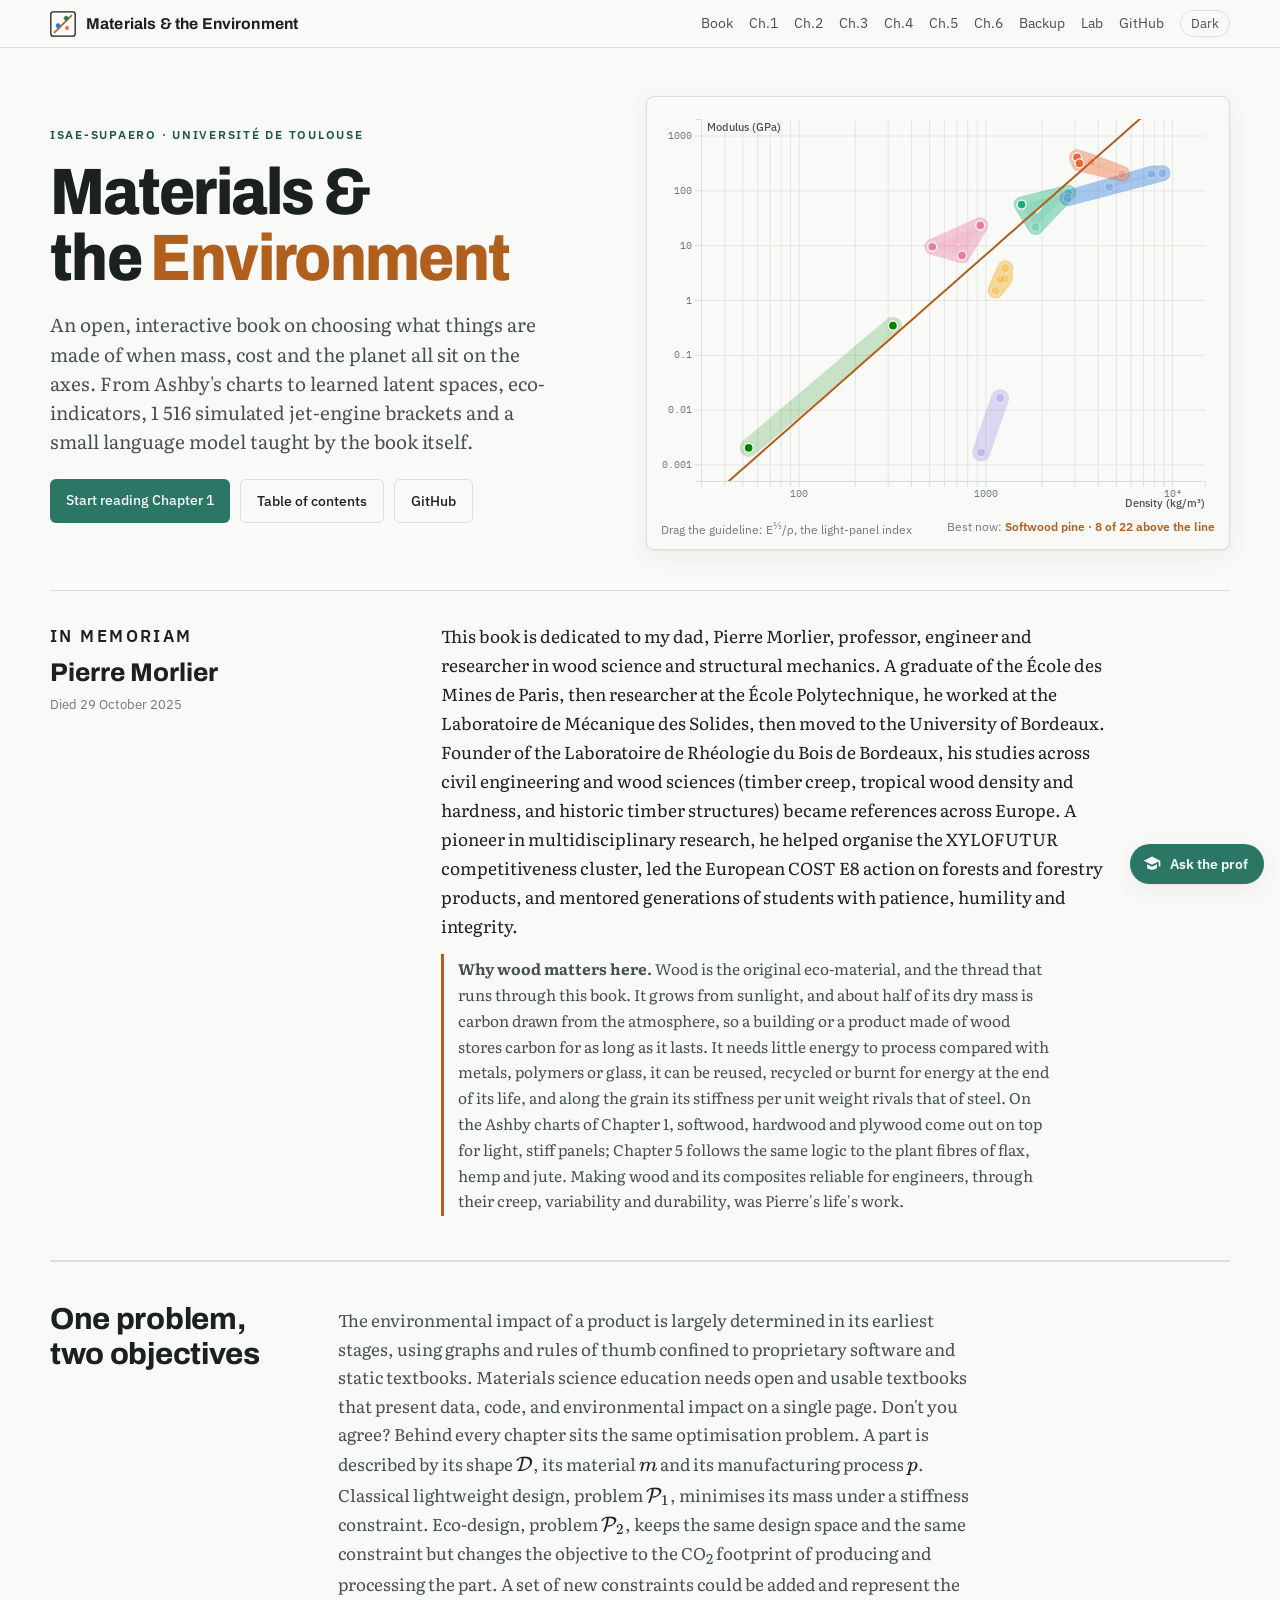
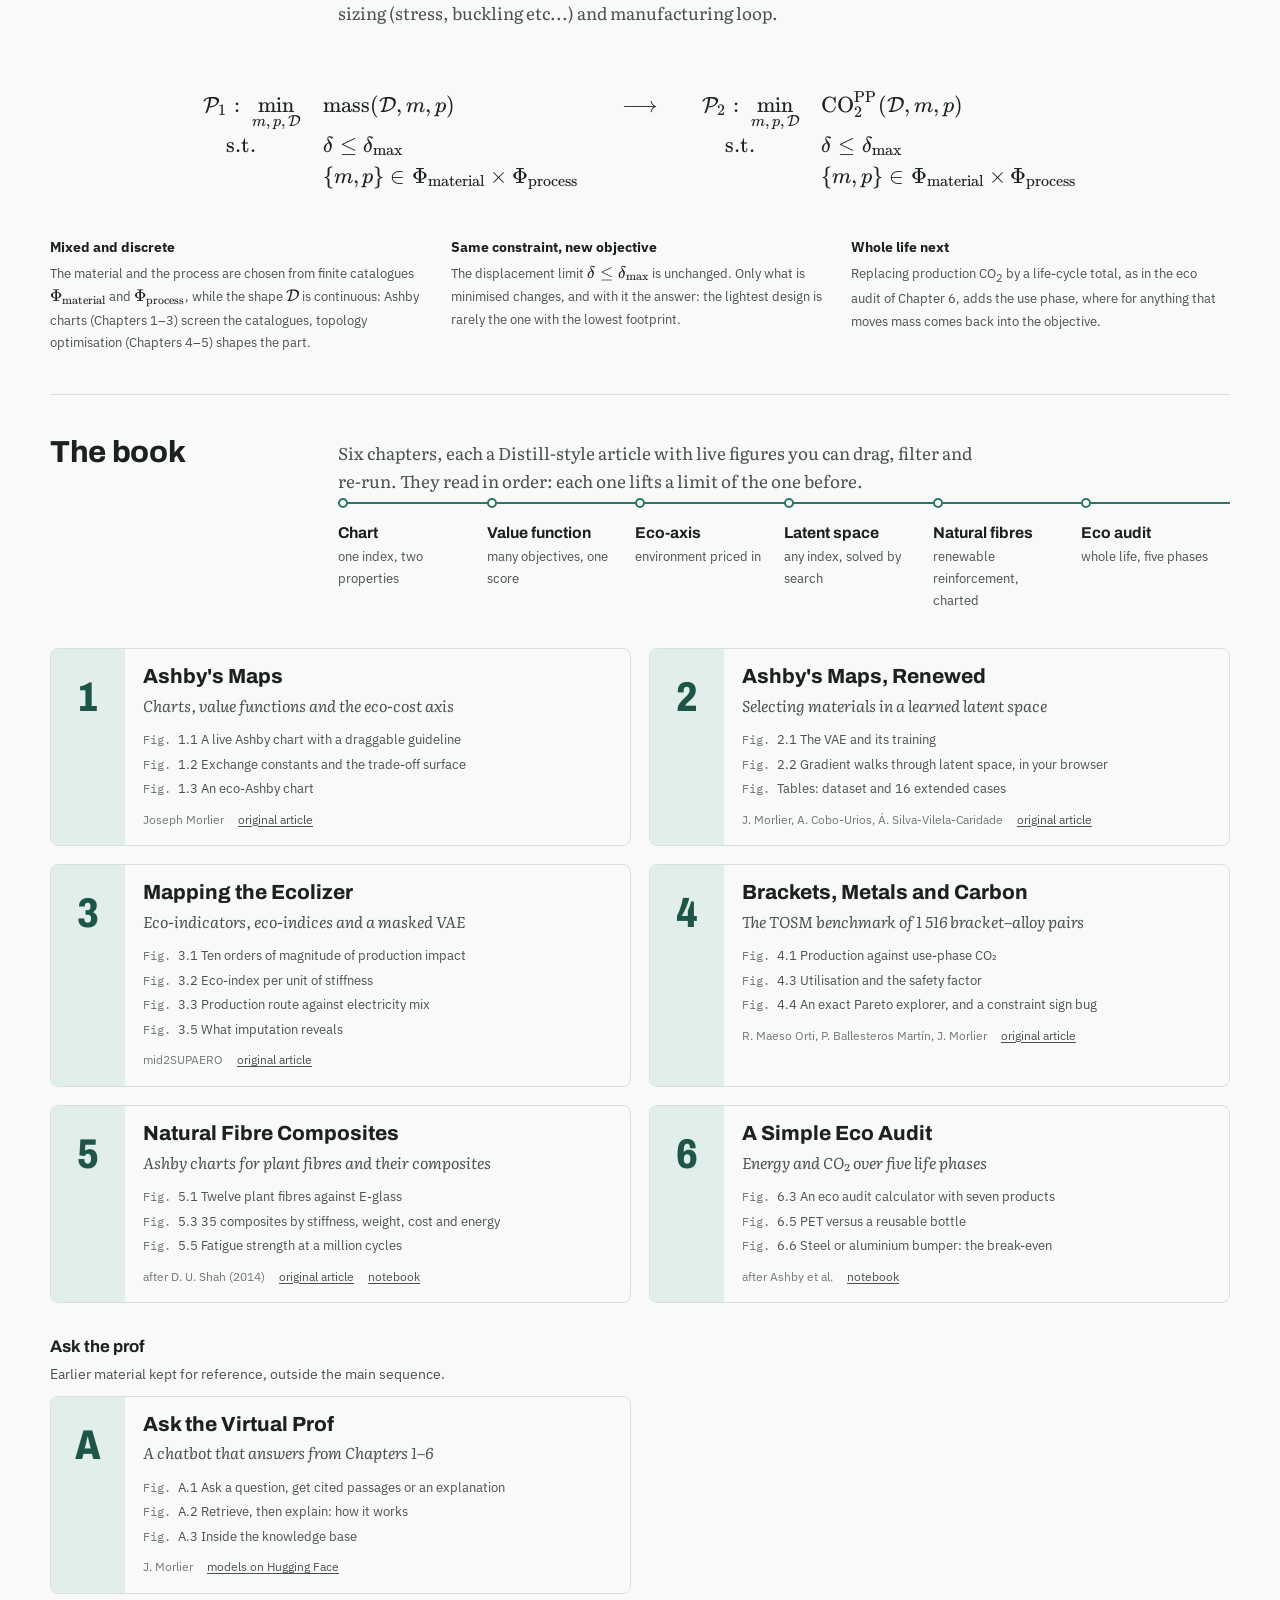
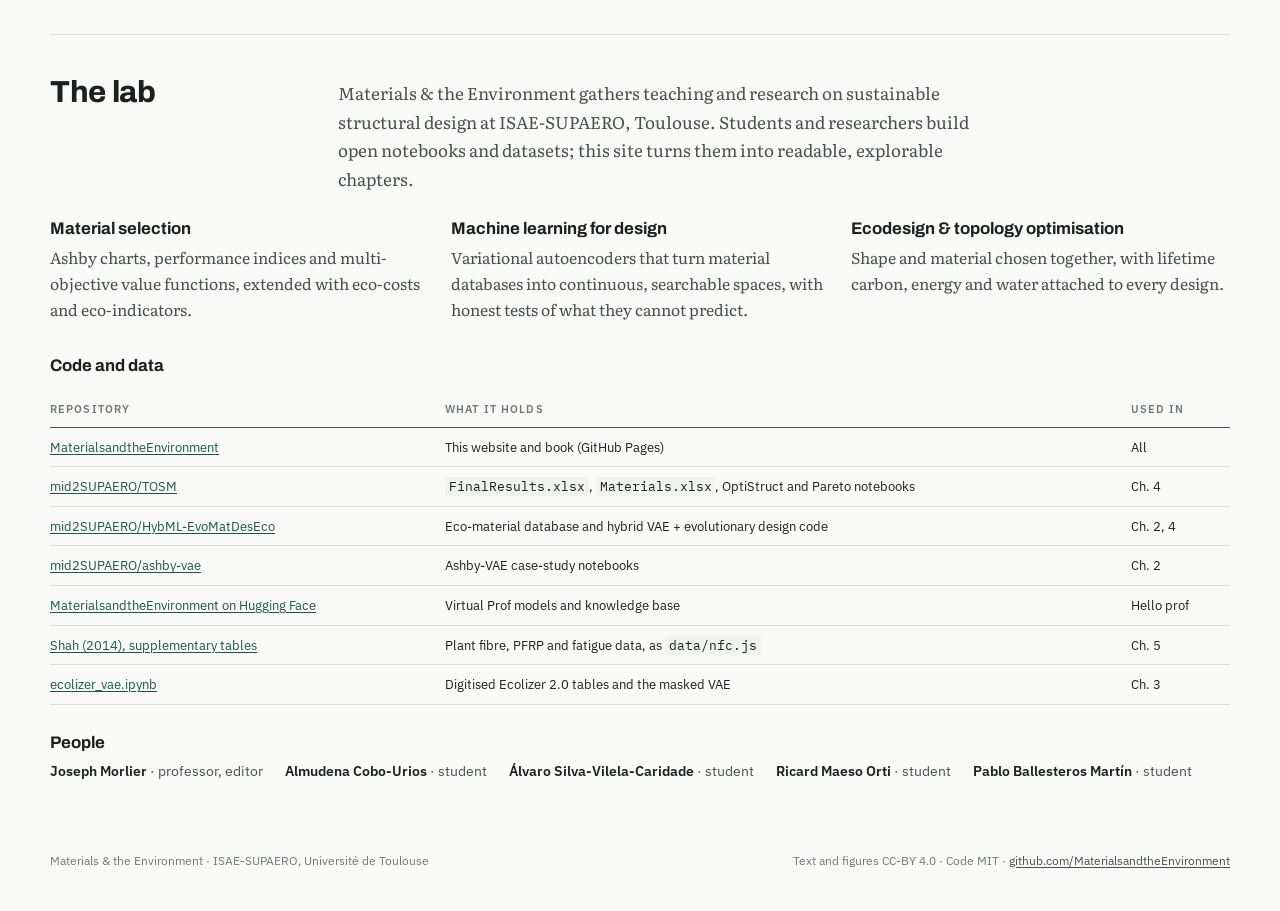
==== commit 1f54b698: "Update index.html" ====
--- a/index.html
+++ b/index.html
@@ -221,7 +221,7 @@
   <section class="section" id="lab" aria-labelledby="mid2SUPAERO">
     <header>
       <h2 id="mid2SUPAERO">The lab</h2>
-      <p>Materials &amp; the Environment gathers teaching and research on sustainable structural design at ISAE-SUPAERO, Toulouse. Students and researchers from <a href="https://mid2supaero.github.io">  build open notebooks and datasets; this site turns them into readable, explorable chapters.</p>
+      <p>Materials &amp; the Environment gathers teaching and research on sustainable structural design at ISAE-SUPAERO, Toulouse. Students and researchers build open notebooks and datasets; this site turns them into readable, explorable chapters.</p>
     </header>
     <div class="lab-grid">
       <div><h3>Material selection</h3><p>Ashby charts, performance indices and multi-objective value functions, extended with eco-costs and eco-indicators.</p></div>
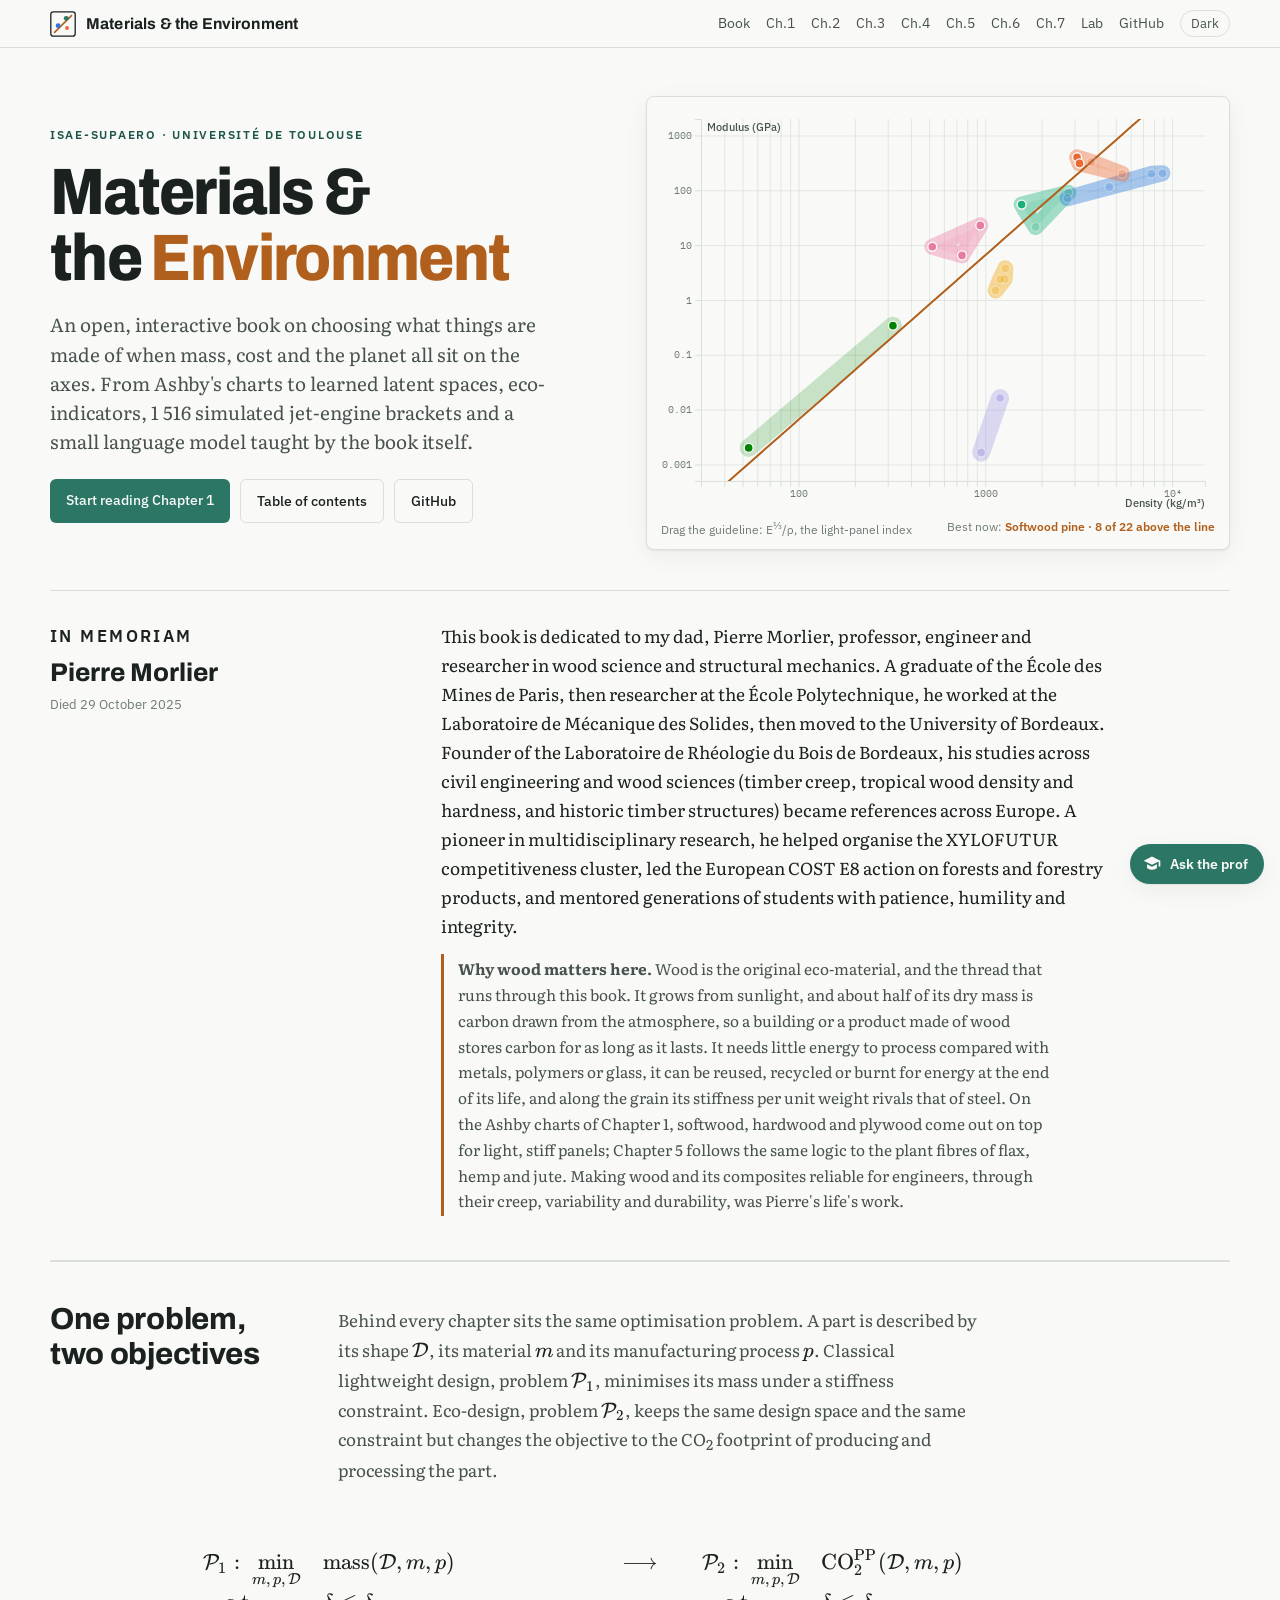
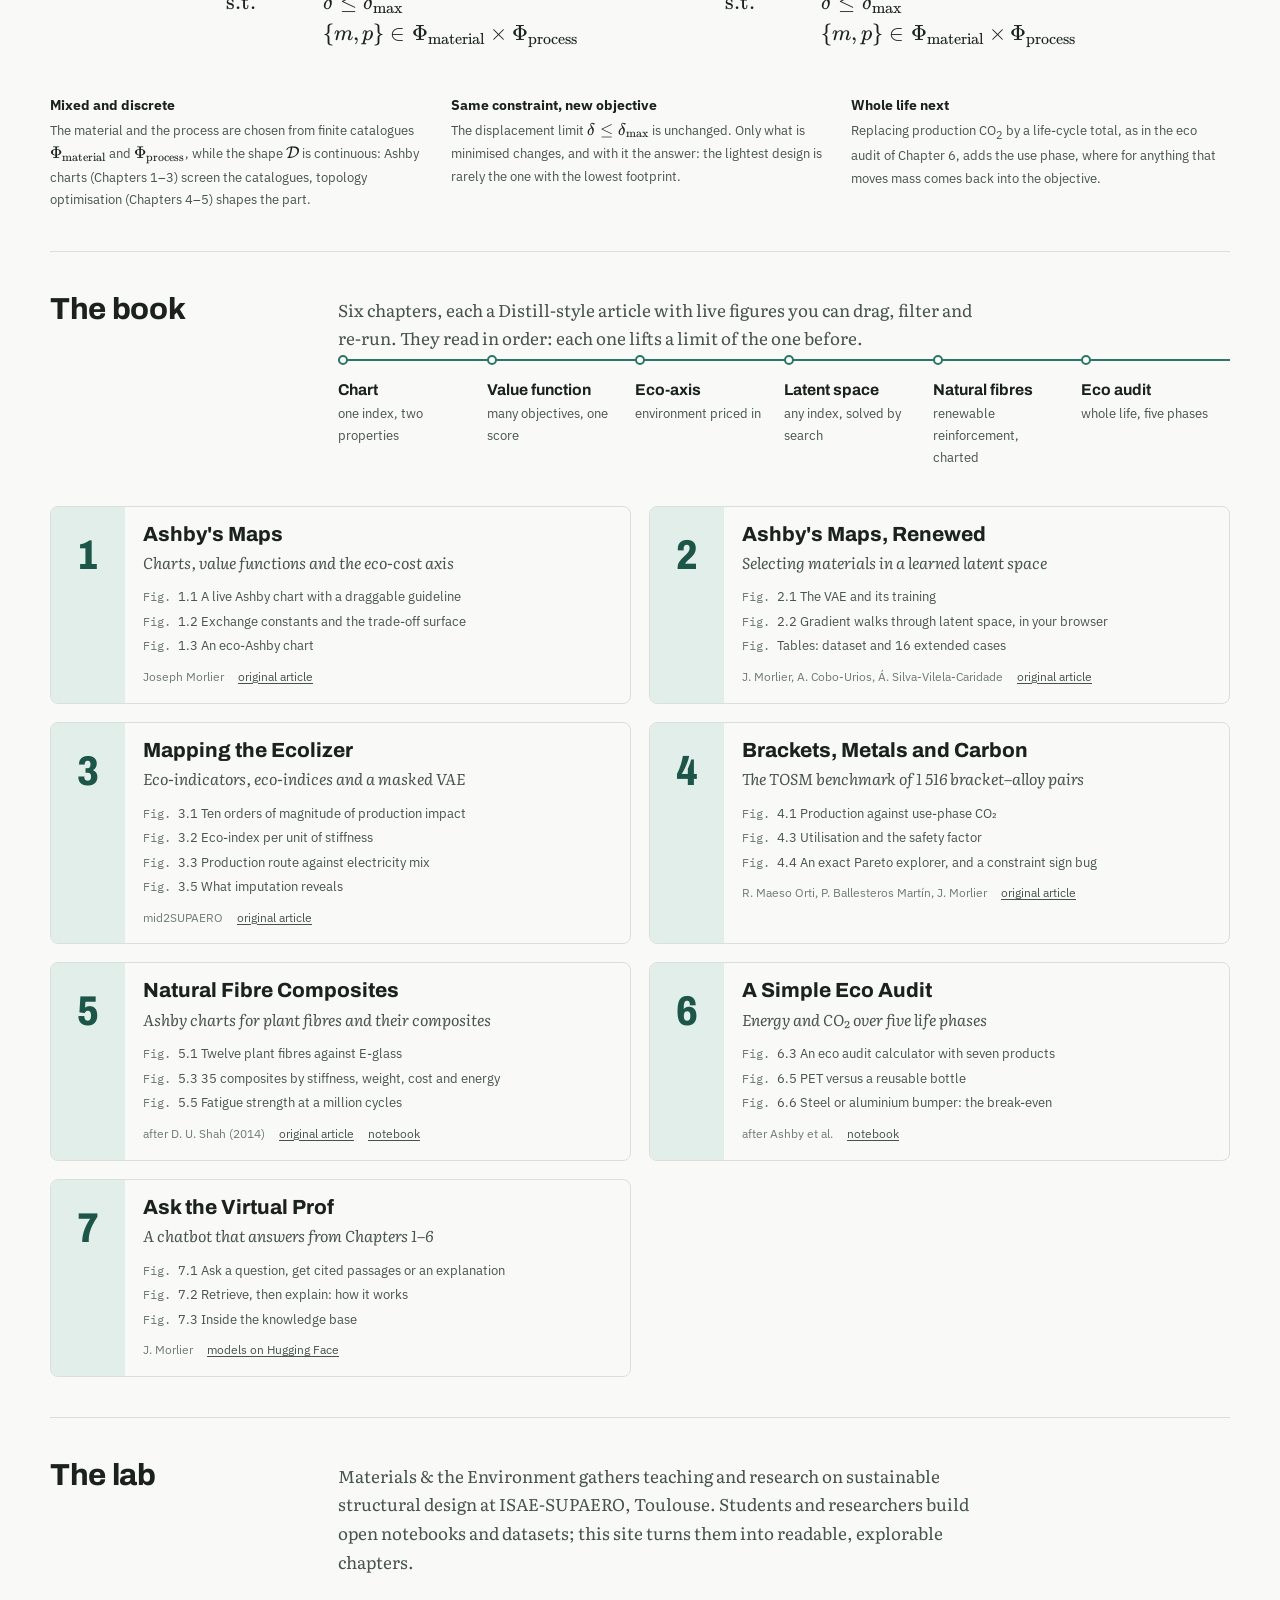
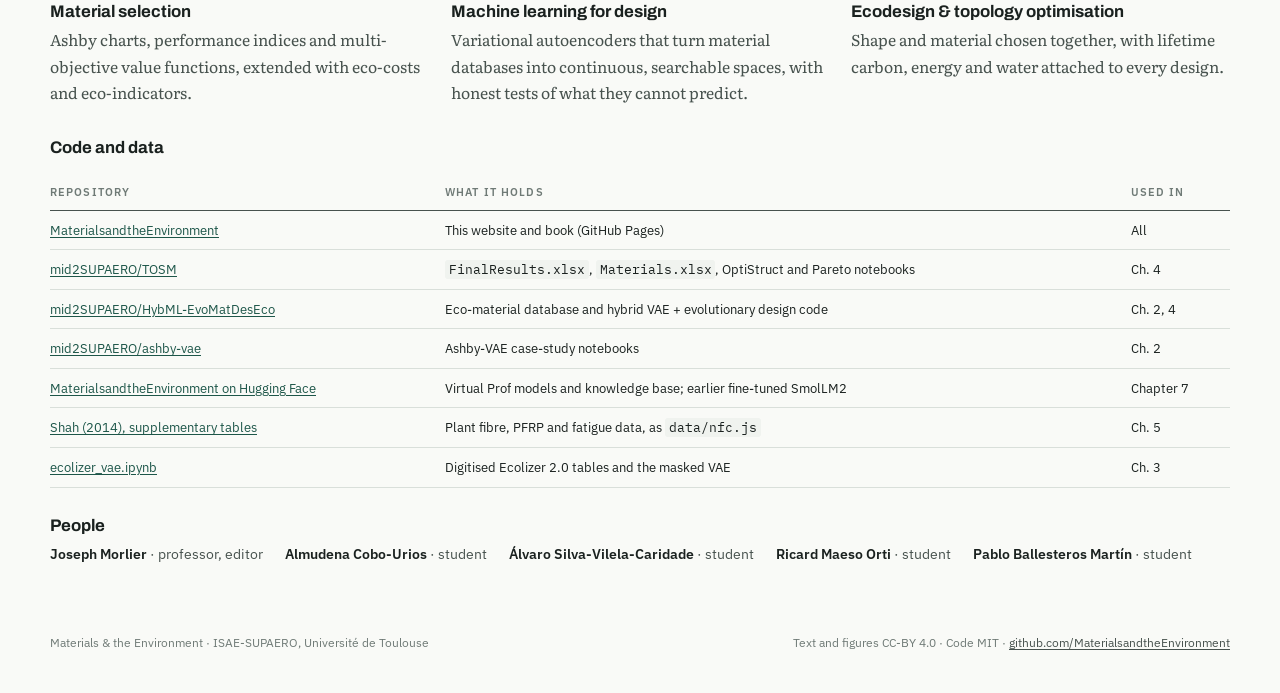
==== commit e0524e16: "Haiku 's work" ====
--- a/index.html
+++ b/index.html
@@ -128,8 +128,7 @@
     <header>
       <h2 id="maths-title">One problem, two objectives</h2>
       <div>
-        <p>The environmental impact of a product is largely determined in its earliest stages, using graphs and rules of thumb confined to proprietary software and static textbooks. Materials science education needs open and usable textbooks that present data, code, and environmental impact on a single page. Don't you agree?
-          Behind every chapter sits the same optimisation problem. A part is described by its shape <d-math>\mathcal{D}</d-math>, its material <d-math>m</d-math> and its manufacturing process <d-math>p</d-math>. Classical lightweight design, problem <d-math>\mathcal{P}_1</d-math>, minimises its mass under a stiffness constraint. Eco-design, problem <d-math>\mathcal{P}_2</d-math>, keeps the same design space and the same constraint but changes the objective to the CO<sub>2</sub> footprint of producing and processing the part. A set of new constraints could be added and represent the sizing (stress, buckling etc...) and manufacturing loop. </p>
+        <p>Behind every chapter sits the same optimisation problem. A part is described by its shape <d-math>\mathcal{D}</d-math>, its material <d-math>m</d-math> and its manufacturing process <d-math>p</d-math>. Classical lightweight design, problem <d-math>\mathcal{P}_1</d-math>, minimises its mass under a stiffness constraint. Eco-design, problem <d-math>\mathcal{P}_2</d-math>, keeps the same design space and the same constraint but changes the objective to the CO<sub>2</sub> footprint of producing and processing the part.</p>
       </div>
     </header>
     <div class="eq eq-wide"><d-math block>\begin{array}{llcll}
@@ -205,22 +204,18 @@
         <ul><li>6.3 An eco audit calculator with seven products</li><li>6.5 PET versus a reusable bottle</li><li>6.6 Steel or aluminium bumper: the break-even</li></ul>
         <div class="meta"><span>after Ashby et al.</span><a href="notebooks/eco_audit.ipynb">notebook</a></div>
       </div></li>
+      <li class="chapter"><div class="num" aria-hidden="true">7</div><div class="body">
+        <h3><a href="book/ch7-virtual-prof.html">Ask the Virtual Prof</a></h3>
+        <p class="sub">A chatbot that answers from Chapters 1–6</p>
+        <ul><li>7.1 Ask a question, get cited passages or an explanation</li><li>7.2 Retrieve, then explain: how it works</li><li>7.3 Inside the knowledge base</li></ul>
+        <div class="meta"><span>J. Morlier</span><a href="https://huggingface.co/MaterialsandtheEnvironment">models on Hugging Face</a></div>
+      </div></li>
     </ol>
-    <h3 id="Hello Prof" style="font-size:1.05rem;margin:34px 0 6px">Ask the prof</h3>
-    <p style="font-family:var(--f-ui);font-size:.86rem;color:var(--ink-2);margin:0 0 10px">Earlier material kept for reference, outside the main sequence.</p>
-    <ol class="chapters">
-      <li class="chapter"><div class="num" aria-hidden="true">A</div><div class="body">
-        <h3><a href="book/a-virtual-prof.html">Ask the Virtual Prof</a></h3>
-        <p class="sub">A chatbot that answers from Chapters 1–6</p>
-        <ul><li>A.1 Ask a question, get cited passages or an explanation</li><li>A.2 Retrieve, then explain: how it works</li><li>A.3 Inside the knowledge base</li></ul>
-        <div class="meta"><span>J. Morlier</span><a href="https://huggingface.co/MaterialsandtheEnvironment">models on Hugging Face</a></div>
-      </div></li>
-    </ol>
-  </section>
-
-  <section class="section" id="lab" aria-labelledby="mid2SUPAERO">
+  </section>
+
+  <section class="section" id="lab" aria-labelledby="lab-title">
     <header>
-      <h2 id="mid2SUPAERO">The lab</h2>
+      <h2 id="lab-title">The lab</h2>
       <p>Materials &amp; the Environment gathers teaching and research on sustainable structural design at ISAE-SUPAERO, Toulouse. Students and researchers build open notebooks and datasets; this site turns them into readable, explorable chapters.</p>
     </header>
     <div class="lab-grid">
@@ -237,7 +232,7 @@
           <tr><td><a href="https://github.com/mid2SUPAERO/TOSM">mid2SUPAERO/TOSM</a></td><td><code>FinalResults.xlsx</code>, <code>Materials.xlsx</code>, OptiStruct and Pareto notebooks</td><td>Ch. 4</td></tr>
           <tr><td><a href="https://github.com/mid2SUPAERO/HybML-EvoMatDesEco">mid2SUPAERO/HybML-EvoMatDesEco</a></td><td>Eco-material database and hybrid VAE + evolutionary design code</td><td>Ch. 2, 4</td></tr>
           <tr><td><a href="https://github.com/mid2SUPAERO/ashby-vae">mid2SUPAERO/ashby-vae</a></td><td>Ashby-VAE case-study notebooks</td><td>Ch. 2</td></tr>
-          <tr><td><a href="https://huggingface.co/MaterialsandtheEnvironment">MaterialsandtheEnvironment on Hugging Face</a></td><td>Virtual Prof models and knowledge base</td><td>Hello prof</td></tr>
+          <tr><td><a href="https://huggingface.co/MaterialsandtheEnvironment">MaterialsandtheEnvironment on Hugging Face</a></td><td>Virtual Prof models and knowledge base; earlier fine-tuned SmolLM2</td><td>Chapter 7</td></tr>
           <tr><td><a href="https://doi.org/10.1016/j.matdes.2014.05.002">Shah (2014), supplementary tables</a></td><td>Plant fibre, PFRP and fatigue data, as <code>data/nfc.js</code></td><td>Ch. 5</td></tr>
           <tr><td><a href="https://mid2supaero.github.io/ecolizer-vae/notebook/ecolizer_vae.ipynb">ecolizer_vae.ipynb</a></td><td>Digitised Ecolizer 2.0 tables and the masked VAE</td><td>Ch. 3</td></tr>
         </tbody>
